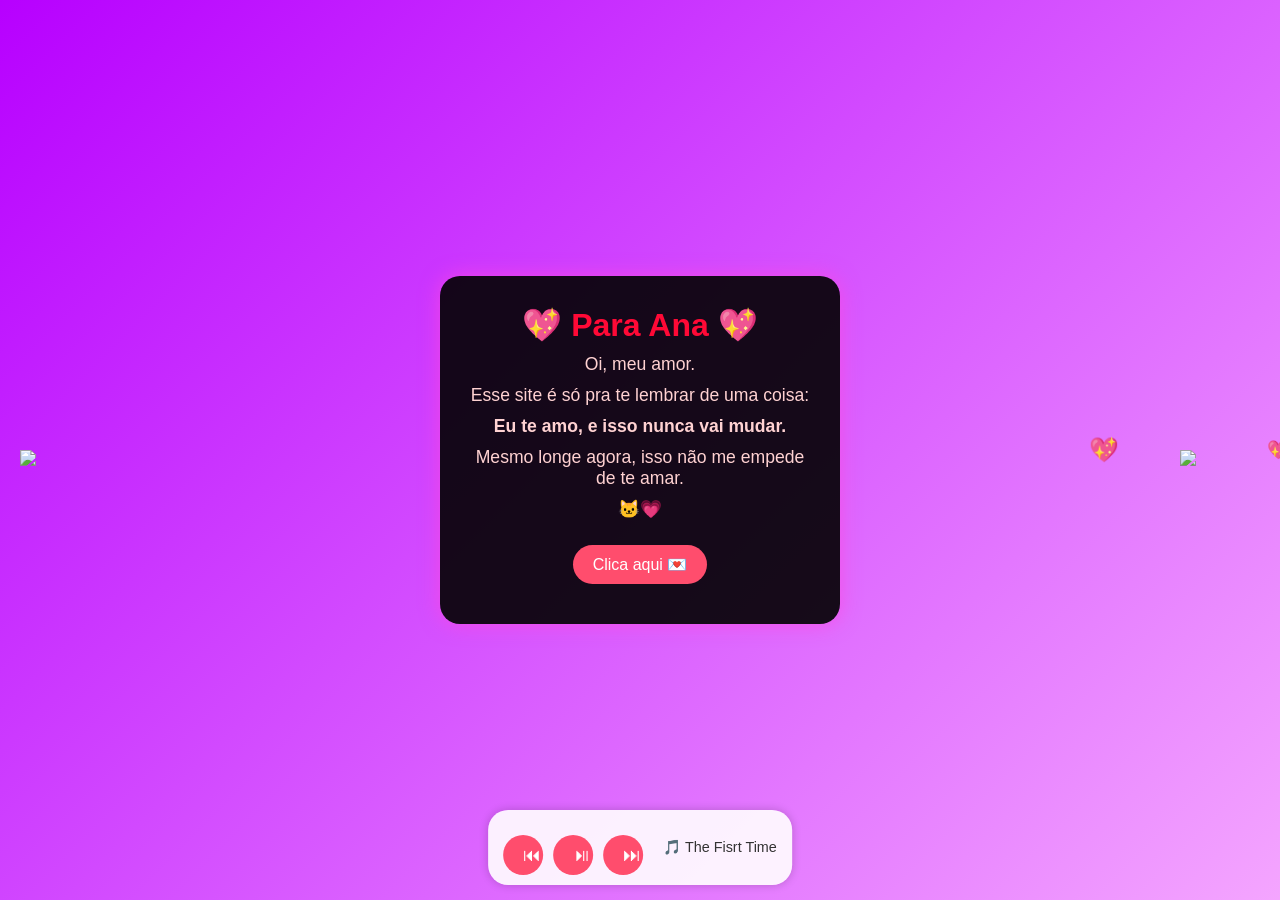
==== index.html @ 03220f08 "imagens" ====
<!DOCTYPE html>
<html lang="pt-BR">
<head>
    <meta charset="UTF-8">
    <meta name="viewport" content="width=device-width, initial-scale=1.0">
    <title>Para Ana 💖</title>
    <style>
        * {
            margin: 0;
            padding: 0;
            box-sizing: border-box;
            font-family: 'Segoe UI', sans-serif;
        }

        body {
            height: 100vh;
            background: linear-gradient(135deg, #b700ff, #f4a5ff);
            overflow: hidden;
            display: flex;
            align-items: center;
            justify-content: center;
        }

        .card {
            background: rgba(0, 0, 0, 0.9);
            padding: 30px;
            border-radius: 20px;
            width: 90%;
            max-width: 400px;
            text-align: center;
            box-shadow: 0 0 20px rgba(255, 69, 224, 0.74);
            animation: fadeIn 1.5s ease;
        }

        h1 {
            color: #ff0936;
            margin-bottom: 10px;
        }

        p {
            color: #ffd2d2;
            font-size: 1.1em;
            margin: 10px 0;
        }

        button {
            margin-top: 15px;
            padding: 10px 20px;
            border: none;
            border-radius: 20px;
            background: #ff4d6d;
            color: white;
            font-size: 1em;
            cursor: pointer;
            transition: 0.3s;
        }

        button:hover {
            transform: scale(1.05);
            background: #ff2e55;
        }

        .heart {
            position: absolute;
            color: #ff4d6d;
            font-size: 20px;
            animation: floatUp 5s linear infinite;
        }

        @keyframes floatUp {
            from {
                transform: translateY(0);
                opacity: 1;
            }
            to {
                transform: translateY(-100vh);
                opacity: 0;
            }
        }

        @keyframes fadeIn {
            from { opacity: 0; transform: scale(0.9); }
            to { opacity: 1; transform: scale(1); }
        }

        .cat {
            position: fixed;
            top: 50%;
            width: 80px;
            transform-origin: center;
            animation: swing 1s steps(2) infinite;
            user-select: none;
            pointer-events: none;
        }

        .left {
            left: 20px;
        }

        .right {
            right: 20px;
        }

        @keyframes swing {
            0% {
                transform: rotate(45deg);
            }
            50% {
                transform: rotate(-45deg);
            }
            100% {
                transform: rotate(45deg);
            }
        }

        .star {
            position: fixed;
            top: -10px;
            width: 4px;
            height: 16px;
            background: linear-gradient(white, transparent);
            opacity: 0.8;
            animation: fall 2.5s linear forwards;
            pointer-events: none;
        }

        @keyframes fall {
            from {
                transform: translate(0, 0);
                opacity: 1;
            }
            to {
                transform: translate(-300px, 600px);
                opacity: 0;
            }
        }

        .music-player {
            position: fixed;
            bottom: 15px;
            left: 50%;
            transform: translateX(-50%);
            background: rgba(255, 255, 255, 0.9);
            padding: 10px 15px;
            border-radius: 20px;
            display: flex;
            align-items: center;
            gap: 10px;
            box-shadow: 0 0 10px rgba(0,0,0,0.2);
            z-index: 999;
        }

        .music-player button {
            background: #ff4d6d;
            border: none;
            color: white;
            font-size: 18px;
            border-radius: 50%;
            width: 40px;
            height: 40px;
            cursor: pointer;
        }

        .music-player button:hover {
            background: #ff2e55;
        }

        #nomeMusica {
            font-size: 0.9em;
            color: #333;
            margin-left: 10px;
        }

    </style>
</head>
<body>
    <img src="https://i.pinimg.com/236x/b8/0a/c6/b80ac6d70d43789e2118f337b5a8b251.jpg" class="cat left">
    <img src="https://encrypted-tbn0.gstatic.com/images?q=tbn:ANd9GcTheRyKkGqknlEC8vvhH0QDximkD6VV3YTxCw&s" class="cat right">
    
    <div class="card">
        <h1>💖 Para Ana 💖</h1>
        <p>Oi, meu amor.</p>
        <p>Esse site é só pra te lembrar de uma coisa:</p>
        <p><strong>Eu te amo, e isso nunca vai mudar.</strong></p>
        <p>Mesmo longe agora, isso não me empede de te amar.</p>
        <p>🐱💗</p>

        <button onclick="mostrarMensagem()">Clica aqui 💌</button>

        <p id="mensagemExtra"></p>
    </div>

    <div class="music-player">
        <button onclick="voltarMusica()">⏮</button>
        <button onclick="playPause()">⏯</button>
        <button onclick="proximaMusica()">⏭</button>

        <p id="nomeMusica">🎵 Música romântica</p>
    </div>

    <audio id="audio"></audio>

    <script>
        const mensagens = [
            "Eu nunca vou te deixar, pois você já está no meu coração. 💕",
            "Você é a melhor parte do meu dia, me faz sorrir sempre que converso com você. 😁",
            "Meu coração é seu, e somente seu, não permito ninguém chegar perto além de você. 🥺",
            "Mesmo longe por enquanto, eu vou sempre te guardar no meu coração vida.",
            "Te amo mais do que tudo nesse mundo, não consigo me imaginar sem você. 💖",
            "Você é meu lugar seguro, onde eu me expresso sem ter medo de ser julgado, e que posso sempre confiar. 🥰",
            "Sinceramente só você me faz feliz, quando fala comigo fico sorrindo atoa. 🤗",
            "Quando nós tiver juntos não vou desgrudar do meu benzinho viu ksks. 🤭"
        ];

        function mostrarMensagem() {
            const msg = mensagens[Math.floor(Math.random() * mensagens.length)];
            document.getElementById("mensagemExtra").innerText = msg;
            criarCoracao();
        }

        function criarCoracao() {
            const heart = document.createElement("div");
            heart.classList.add("heart");
            heart.innerHTML = "💖";
            heart.style.left = Math.random() * 100 + "vw";
            heart.style.fontSize = (15 + Math.random() * 20) + "px";
            document.body.appendChild(heart);

            setTimeout(() => {
                heart.remove();
            }, 5000);
        }

        // Corações automáticos
        setInterval(criarCoracao, 400);

        function criarEstrela() {
            const star = document.createElement("div");
            star.classList.add("star");

            star.style.left = Math.random() * window.innerWidth + "px";
            star.style.animationDuration = (1 + Math.random() * 0.2) + "s";

            document.body.appendChild(star);

            setTimeout(() => {
                star.remove();
            }, 3000);
        }

        // cria estrelas continuamente
        setInterval(criarEstrela, 50);

        const musicas = [
            { nome: "The Fisrt Time", arquivo: "musica1.mp3" },
            { nome: "505", arquivo: "musica2.mp3" },
            { nome: "Her", arquivo: "musica3.mp3" },
            { nome: "Someone To You", arquivo: "musica4.mp3" }
        ];

        let musicaAtual = 0;
        const audio = document.getElementById("audio");
        const nomeMusica = document.getElementById("nomeMusica");

        function carregarMusica() {
            audio.src = musicas[musicaAtual].arquivo;
            nomeMusica.textContent = "🎵 " + musicas[musicaAtual].nome;
        }

        function playPause() {
            if (audio.paused) {
                audio.play();
            } else {
                audio.pause();
            }
        }

        function proximaMusica() {
            musicaAtual++;
            if (musicaAtual >= musicas.length) {
                musicaAtual = 0;
            }
            carregarMusica();
            audio.play();
        }

        function voltarMusica() {
            musicaAtual--;
            if (musicaAtual < 0) {
                musicaAtual = musicas.length - 1;
            }
            carregarMusica();
            audio.play();
        }

        // Carrega a primeira música
        carregarMusica();

            </script>

</body>
</html>
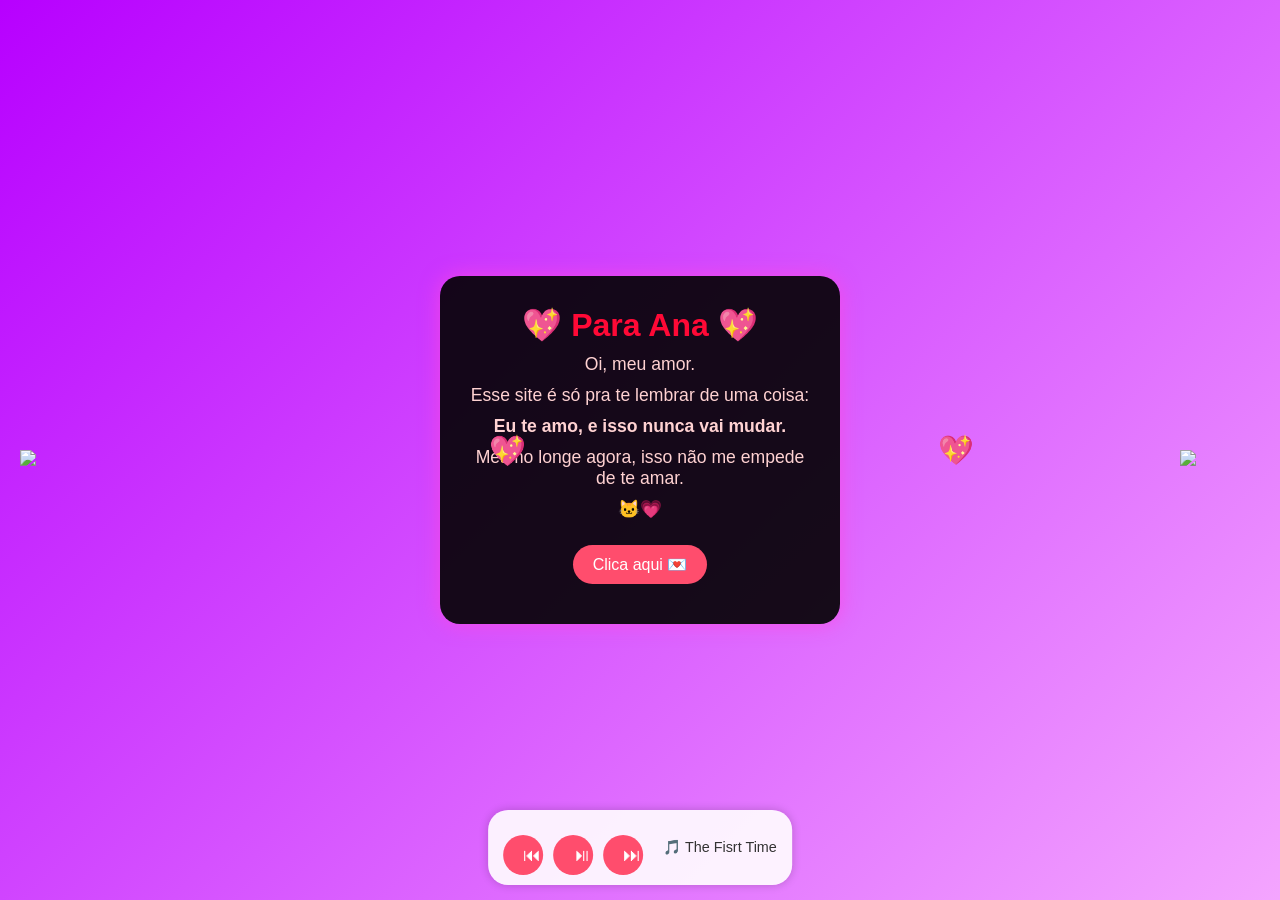
==== commit 78c178e8: "mini update" ====
--- a/index.html
+++ b/index.html
@@ -300,5 +300,3 @@
 
 </body>
 </html>
-
-
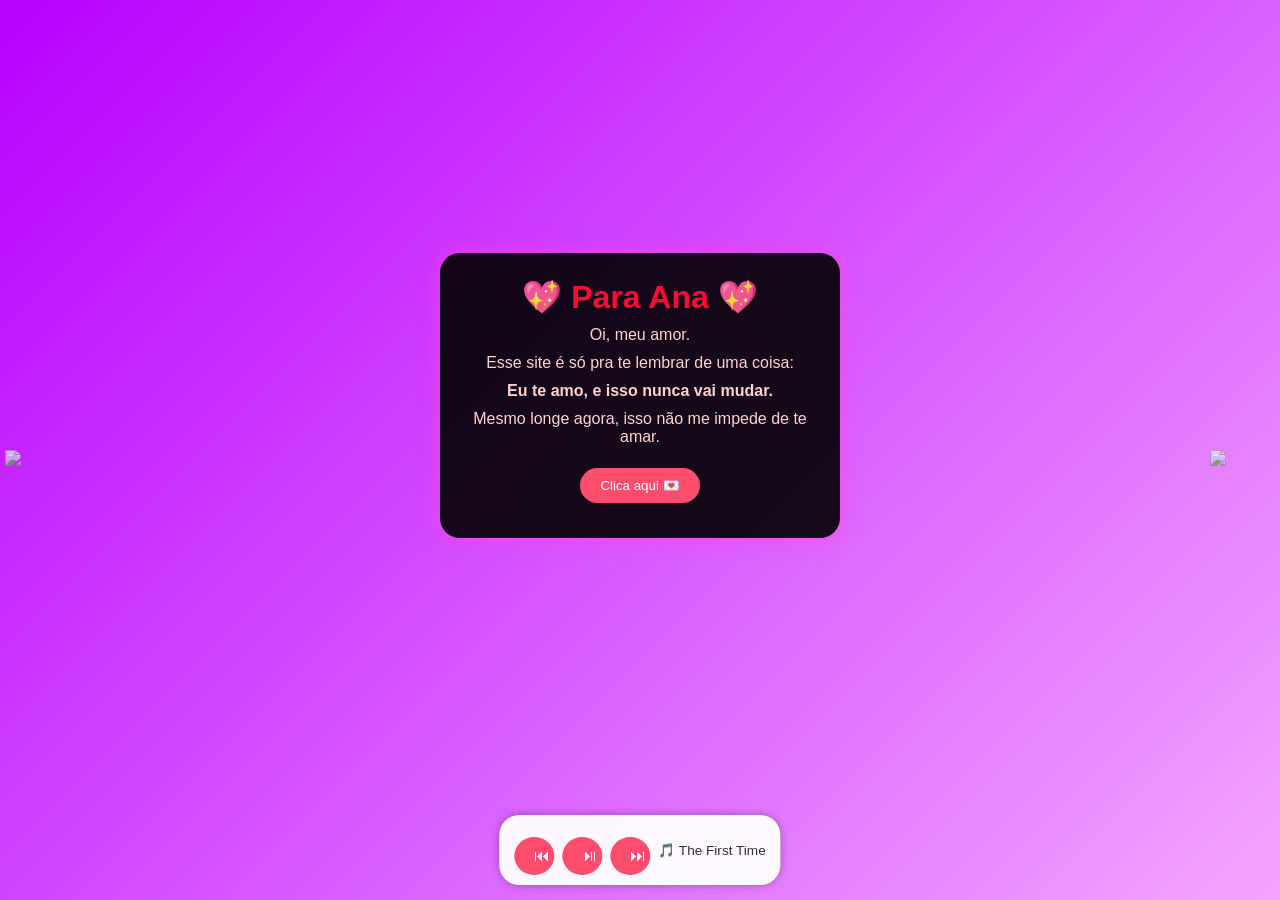
==== commit e05a4b1f: "correção de ajuste e sobreposição" ====
--- a/index.html
+++ b/index.html
@@ -1,302 +1,242 @@
 <!DOCTYPE html>
 <html lang="pt-BR">
 <head>
-    <meta charset="UTF-8">
-    <meta name="viewport" content="width=device-width, initial-scale=1.0">
-    <title>Para Ana 💖</title>
-    <style>
-        * {
-            margin: 0;
-            padding: 0;
-            box-sizing: border-box;
-            font-family: 'Segoe UI', sans-serif;
-        }
-
-        body {
-            height: 100vh;
-            background: linear-gradient(135deg, #b700ff, #f4a5ff);
-            overflow: hidden;
-            display: flex;
-            align-items: center;
-            justify-content: center;
-        }
-
-        .card {
-            background: rgba(0, 0, 0, 0.9);
-            padding: 30px;
-            border-radius: 20px;
-            width: 90%;
-            max-width: 400px;
-            text-align: center;
-            box-shadow: 0 0 20px rgba(255, 69, 224, 0.74);
-            animation: fadeIn 1.5s ease;
-        }
-
-        h1 {
-            color: #ff0936;
-            margin-bottom: 10px;
-        }
-
-        p {
-            color: #ffd2d2;
-            font-size: 1.1em;
-            margin: 10px 0;
-        }
-
-        button {
-            margin-top: 15px;
-            padding: 10px 20px;
-            border: none;
-            border-radius: 20px;
-            background: #ff4d6d;
-            color: white;
-            font-size: 1em;
-            cursor: pointer;
-            transition: 0.3s;
-        }
-
-        button:hover {
-            transform: scale(1.05);
-            background: #ff2e55;
-        }
-
-        .heart {
-            position: absolute;
-            color: #ff4d6d;
-            font-size: 20px;
-            animation: floatUp 5s linear infinite;
-        }
-
-        @keyframes floatUp {
-            from {
-                transform: translateY(0);
-                opacity: 1;
-            }
-            to {
-                transform: translateY(-100vh);
-                opacity: 0;
-            }
-        }
-
-        @keyframes fadeIn {
-            from { opacity: 0; transform: scale(0.9); }
-            to { opacity: 1; transform: scale(1); }
-        }
-
-        .cat {
-            position: fixed;
-            top: 50%;
-            width: 80px;
-            transform-origin: center;
-            animation: swing 1s steps(2) infinite;
-            user-select: none;
-            pointer-events: none;
-        }
-
-        .left {
-            left: 20px;
-        }
-
-        .right {
-            right: 20px;
-        }
-
-        @keyframes swing {
-            0% {
-                transform: rotate(45deg);
-            }
-            50% {
-                transform: rotate(-45deg);
-            }
-            100% {
-                transform: rotate(45deg);
-            }
-        }
-
-        .star {
-            position: fixed;
-            top: -10px;
-            width: 4px;
-            height: 16px;
-            background: linear-gradient(white, transparent);
-            opacity: 0.8;
-            animation: fall 2.5s linear forwards;
-            pointer-events: none;
-        }
-
-        @keyframes fall {
-            from {
-                transform: translate(0, 0);
-                opacity: 1;
-            }
-            to {
-                transform: translate(-300px, 600px);
-                opacity: 0;
-            }
-        }
-
-        .music-player {
-            position: fixed;
-            bottom: 15px;
-            left: 50%;
-            transform: translateX(-50%);
-            background: rgba(255, 255, 255, 0.9);
-            padding: 10px 15px;
-            border-radius: 20px;
-            display: flex;
-            align-items: center;
-            gap: 10px;
-            box-shadow: 0 0 10px rgba(0,0,0,0.2);
-            z-index: 999;
-        }
-
-        .music-player button {
-            background: #ff4d6d;
-            border: none;
-            color: white;
-            font-size: 18px;
-            border-radius: 50%;
-            width: 40px;
-            height: 40px;
-            cursor: pointer;
-        }
-
-        .music-player button:hover {
-            background: #ff2e55;
-        }
-
-        #nomeMusica {
-            font-size: 0.9em;
-            color: #333;
-            margin-left: 10px;
-        }
-
-    </style>
+<meta charset="UTF-8">
+<meta name="viewport" content="width=device-width, initial-scale=1.0">
+<title>Para Ana 💖</title>
+
+<style>
+* {
+    margin: 0;
+    padding: 0;
+    box-sizing: border-box;
+    font-family: 'Segoe UI', sans-serif;
+}
+
+body {
+    min-height: 100vh;
+    background: linear-gradient(135deg, #b700ff, #f4a5ff);
+    display: flex;
+    justify-content: center;
+    align-items: center;
+    overflow: hidden;
+    padding-bottom: 110px;
+}
+
+/* CARD */
+.card {
+    background: rgba(0, 0, 0, 0.9);
+    padding: 25px;
+    border-radius: 20px;
+    width: 90%;
+    max-width: 400px;
+    text-align: center;
+    box-shadow: 0 0 20px rgba(255, 69, 224, 0.7);
+    animation: fadeIn 1.2s ease;
+    z-index: 2;
+}
+
+h1 { color: #ff0936; }
+p { color: #ffd2d2; margin: 10px 0; }
+
+button {
+    margin-top: 12px;
+    padding: 10px 20px;
+    border: none;
+    border-radius: 20px;
+    background: #ff4d6d;
+    color: white;
+    cursor: pointer;
+}
+
+button:hover { background: #ff2e55; }
+
+/* GATOS */
+.cat {
+    position: fixed;
+    top: 50%;
+    width: 65px;
+    opacity: 0.7;
+    animation: swing 1s steps(2) infinite;
+    pointer-events: none;
+}
+
+.left { left: 5px; }
+.right { right: 5px; }
+
+@keyframes swing {
+    0% { transform: rotate(45deg); }
+    50% { transform: rotate(-45deg); }
+    100% { transform: rotate(45deg); }
+}
+
+/* CORAÇÕES */
+.heart {
+    position: fixed;
+    color: #ff4d6d;
+    font-size: 18px;
+    animation: subir 4s linear forwards;
+}
+
+@keyframes subir {
+    from { transform: translateY(0); opacity: 1; }
+    to { transform: translateY(-100vh); opacity: 0; }
+}
+
+/* ESTRELAS */
+.star {
+    position: fixed;
+    width: 3px;
+    height: 14px;
+    background: linear-gradient(white, transparent);
+    opacity: 0.7;
+    animation: cair 2.5s linear forwards;
+}
+
+@keyframes cair {
+    to {
+        transform: translate(-250px, 600px);
+        opacity: 0;
+    }
+}
+
+/* PLAYER */
+.music-player {
+    position: fixed;
+    bottom: 15px;
+    left: 50%;
+    transform: translateX(-50%);
+    background: rgba(255,255,255,0.95);
+    padding: 10px 15px;
+    border-radius: 20px;
+    display: flex;
+    align-items: center;
+    gap: 8px;
+    box-shadow: 0 0 10px rgba(0,0,0,0.3);
+    z-index: 5;
+    max-width: 95%;
+}
+
+.music-player button {
+    width: 38px;
+    height: 38px;
+    border-radius: 50%;
+    border: none;
+    background: #ff4d6d;
+    color: white;
+    font-size: 16px;
+}
+
+#nomeMusica {
+    font-size: 0.85em;
+    color: #333;
+}
+
+/* MOBILE */
+@media (max-width: 600px) {
+    .cat { width: 50px; opacity: 0.5; }
+    .card { padding: 20px; }
+    #nomeMusica { width: 100%; text-align: center; }
+}
+</style>
 </head>
+
 <body>
-    <img src="https://i.pinimg.com/236x/b8/0a/c6/b80ac6d70d43789e2118f337b5a8b251.jpg" class="cat left">
-    <img src="https://encrypted-tbn0.gstatic.com/images?q=tbn:ANd9GcTheRyKkGqknlEC8vvhH0QDximkD6VV3YTxCw&s" class="cat right">
-    
-    <div class="card">
-        <h1>💖 Para Ana 💖</h1>
-        <p>Oi, meu amor.</p>
-        <p>Esse site é só pra te lembrar de uma coisa:</p>
-        <p><strong>Eu te amo, e isso nunca vai mudar.</strong></p>
-        <p>Mesmo longe agora, isso não me empede de te amar.</p>
-        <p>🐱💗</p>
-
-        <button onclick="mostrarMensagem()">Clica aqui 💌</button>
-
-        <p id="mensagemExtra"></p>
-    </div>
-
-    <div class="music-player">
-        <button onclick="voltarMusica()">⏮</button>
-        <button onclick="playPause()">⏯</button>
-        <button onclick="proximaMusica()">⏭</button>
-
-        <p id="nomeMusica">🎵 Música romântica</p>
-    </div>
-
-    <audio id="audio"></audio>
-
-    <script>
-        const mensagens = [
-            "Eu nunca vou te deixar, pois você já está no meu coração. 💕",
-            "Você é a melhor parte do meu dia, me faz sorrir sempre que converso com você. 😁",
-            "Meu coração é seu, e somente seu, não permito ninguém chegar perto além de você. 🥺",
-            "Mesmo longe por enquanto, eu vou sempre te guardar no meu coração vida.",
-            "Te amo mais do que tudo nesse mundo, não consigo me imaginar sem você. 💖",
-            "Você é meu lugar seguro, onde eu me expresso sem ter medo de ser julgado, e que posso sempre confiar. 🥰",
-            "Sinceramente só você me faz feliz, quando fala comigo fico sorrindo atoa. 🤗",
-            "Quando nós tiver juntos não vou desgrudar do meu benzinho viu ksks. 🤭"
-        ];
-
-        function mostrarMensagem() {
-            const msg = mensagens[Math.floor(Math.random() * mensagens.length)];
-            document.getElementById("mensagemExtra").innerText = msg;
-            criarCoracao();
-        }
-
-        function criarCoracao() {
-            const heart = document.createElement("div");
-            heart.classList.add("heart");
-            heart.innerHTML = "💖";
-            heart.style.left = Math.random() * 100 + "vw";
-            heart.style.fontSize = (15 + Math.random() * 20) + "px";
-            document.body.appendChild(heart);
-
-            setTimeout(() => {
-                heart.remove();
-            }, 5000);
-        }
-
-        // Corações automáticos
-        setInterval(criarCoracao, 400);
-
-        function criarEstrela() {
-            const star = document.createElement("div");
-            star.classList.add("star");
-
-            star.style.left = Math.random() * window.innerWidth + "px";
-            star.style.animationDuration = (1 + Math.random() * 0.2) + "s";
-
-            document.body.appendChild(star);
-
-            setTimeout(() => {
-                star.remove();
-            }, 3000);
-        }
-
-        // cria estrelas continuamente
-        setInterval(criarEstrela, 50);
-
-        const musicas = [
-            { nome: "The Fisrt Time", arquivo: "musica1.mp3" },
-            { nome: "505", arquivo: "musica2.mp3" },
-            { nome: "Her", arquivo: "musica3.mp3" },
-            { nome: "Someone To You", arquivo: "musica4.mp3" }
-        ];
-
-        let musicaAtual = 0;
-        const audio = document.getElementById("audio");
-        const nomeMusica = document.getElementById("nomeMusica");
-
-        function carregarMusica() {
-            audio.src = musicas[musicaAtual].arquivo;
-            nomeMusica.textContent = "🎵 " + musicas[musicaAtual].nome;
-        }
-
-        function playPause() {
-            if (audio.paused) {
-                audio.play();
-            } else {
-                audio.pause();
-            }
-        }
-
-        function proximaMusica() {
-            musicaAtual++;
-            if (musicaAtual >= musicas.length) {
-                musicaAtual = 0;
-            }
-            carregarMusica();
-            audio.play();
-        }
-
-        function voltarMusica() {
-            musicaAtual--;
-            if (musicaAtual < 0) {
-                musicaAtual = musicas.length - 1;
-            }
-            carregarMusica();
-            audio.play();
-        }
-
-        // Carrega a primeira música
-        carregarMusica();
-
-            </script>
+
+<img src="https://i.pinimg.com/236x/b8/0a/c6/b80ac6d70d43789e2118f337b5a8b251.jpg" class="cat left">
+<img src="https://encrypted-tbn0.gstatic.com/images?q=tbn:ANd9GcTheRyKkGqknlEC8vvhH0QDximkD6VV3YTxCw&s" class="cat right">
+
+<div class="card">
+    <h1>💖 Para Ana 💖</h1>
+    <p>Oi, meu amor.</p>
+    <p>Esse site é só pra te lembrar de uma coisa:</p>
+    <p><strong>Eu te amo, e isso nunca vai mudar.</strong></p>
+    <p>Mesmo longe agora, isso não me impede de te amar.</p>
+
+    <button onclick="mostrarMensagem()">Clica aqui 💌</button>
+    <p id="mensagemExtra"></p>
+</div>
+
+<div class="music-player">
+    <button onclick="voltarMusica()">⏮</button>
+    <button onclick="playPause()">⏯</button>
+    <button onclick="proximaMusica()">⏭</button>
+    <p id="nomeMusica">🎵 Música romântica</p>
+</div>
+
+<audio id="audio"></audio>
+
+<script>
+const mensagens = [
+    "Eu nunca vou te deixar, pois você já está no meu coração. 💕",
+    "Você é a melhor parte do meu dia, me faz sorrir sempre que converso com você. 😁",
+    "Meu coração é seu, e somente seu, não permito ninguém chegar perto além de você. 🥺",
+    "Mesmo longe por enquanto, eu vou sempre te guardar no meu coração vida.",
+    "Te amo mais do que tudo nesse mundo, não consigo me imaginar sem você. 💖",
+    "Você é meu lugar seguro, onde eu me expresso sem ter medo de ser julgado, e que posso sempre confiar. 🥰",
+    "Sinceramente só você me faz feliz, quando fala comigo fico sorrindo atoa. 🤗",
+    "Quando nós tiver juntos não vou desgrudar do meu benzinho viu ksks. 🤭"
+];
+
+function mostrarMensagem() {
+    const msg = mensagens[Math.floor(Math.random() * mensagens.length)];
+    document.getElementById("mensagemExtra").innerText = msg;
+    criarCoracao();
+}
+
+function criarCoracao() {
+    const h = document.createElement("div");
+    h.className = "heart";
+    h.innerHTML = "💖";
+    h.style.left = Math.random() * 100 + "vw";
+    document.body.appendChild(h);
+    setTimeout(() => h.remove(), 4000);
+}
+
+/* estrelas leves */
+setInterval(() => {
+    const s = document.createElement("div");
+    s.className = "star";
+    s.style.left = Math.random() * window.innerWidth + "px";
+    document.body.appendChild(s);
+    setTimeout(() => s.remove(), 3000);
+}, 120);
+
+/* PLAYER */
+const musicas = [
+    { nome: "The First Time", arquivo: "musica1.mp3" },
+    { nome: "505", arquivo: "musica2.mp3" },
+    { nome: "Her", arquivo: "musica3.mp3" },
+    { nome: "Someone To You", arquivo: "musica4.mp3" }
+];
+
+let atual = 0;
+const audio = document.getElementById("audio");
+const nome = document.getElementById("nomeMusica");
+
+function carregar() {
+    audio.src = musicas[atual].arquivo;
+    nome.textContent = "🎵 " + musicas[atual].nome;
+}
+
+function playPause() {
+    audio.paused ? audio.play() : audio.pause();
+}
+
+function proximaMusica() {
+    atual = (atual + 1) % musicas.length;
+    carregar();
+    audio.play();
+}
+
+function voltarMusica() {
+    atual = (atual - 1 + musicas.length) % musicas.length;
+    carregar();
+    audio.play();
+}
+
+carregar();
+</script>
 
 </body>
 </html>
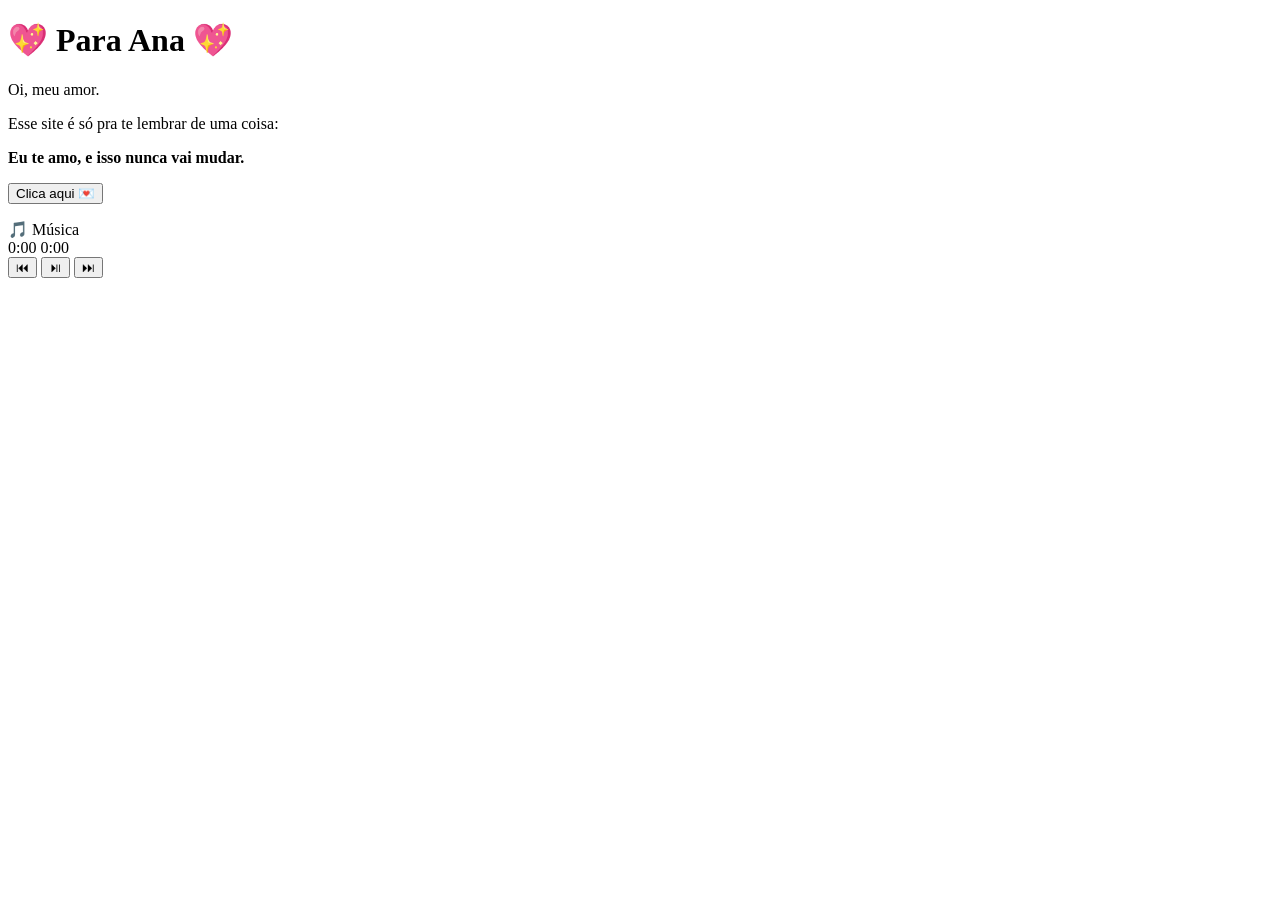
==== commit f4fa2679: "Remodelando site.." ====
--- a/index.html
+++ b/index.html
@@ -4,239 +4,48 @@
 <meta charset="UTF-8">
 <meta name="viewport" content="width=device-width, initial-scale=1.0">
 <title>Para Ana 💖</title>
-
-<style>
-* {
-    margin: 0;
-    padding: 0;
-    box-sizing: border-box;
-    font-family: 'Segoe UI', sans-serif;
-}
-
-body {
-    min-height: 100vh;
-    background: linear-gradient(135deg, #b700ff, #f4a5ff);
-    display: flex;
-    justify-content: center;
-    align-items: center;
-    overflow: hidden;
-    padding-bottom: 110px;
-}
-
-/* CARD */
-.card {
-    background: rgba(0, 0, 0, 0.9);
-    padding: 25px;
-    border-radius: 20px;
-    width: 90%;
-    max-width: 400px;
-    text-align: center;
-    box-shadow: 0 0 20px rgba(255, 69, 224, 0.7);
-    animation: fadeIn 1.2s ease;
-    z-index: 2;
-}
-
-h1 { color: #ff0936; }
-p { color: #ffd2d2; margin: 10px 0; }
-
-button {
-    margin-top: 12px;
-    padding: 10px 20px;
-    border: none;
-    border-radius: 20px;
-    background: #ff4d6d;
-    color: white;
-    cursor: pointer;
-}
-
-button:hover { background: #ff2e55; }
-
-/* GATOS */
-.cat {
-    position: fixed;
-    top: 50%;
-    width: 65px;
-    opacity: 0.7;
-    animation: swing 1s steps(2) infinite;
-    pointer-events: none;
-}
-
-.left { left: 5px; }
-.right { right: 5px; }
-
-@keyframes swing {
-    0% { transform: rotate(45deg); }
-    50% { transform: rotate(-45deg); }
-    100% { transform: rotate(45deg); }
-}
-
-/* CORAÇÕES */
-.heart {
-    position: fixed;
-    color: #ff4d6d;
-    font-size: 18px;
-    animation: subir 4s linear forwards;
-}
-
-@keyframes subir {
-    from { transform: translateY(0); opacity: 1; }
-    to { transform: translateY(-100vh); opacity: 0; }
-}
-
-/* ESTRELAS */
-.star {
-    position: fixed;
-    width: 3px;
-    height: 14px;
-    background: linear-gradient(white, transparent);
-    opacity: 0.7;
-    animation: cair 2.5s linear forwards;
-}
-
-@keyframes cair {
-    to {
-        transform: translate(-250px, 600px);
-        opacity: 0;
-    }
-}
-
-/* PLAYER */
-.music-player {
-    position: fixed;
-    bottom: 15px;
-    left: 50%;
-    transform: translateX(-50%);
-    background: rgba(255,255,255,0.95);
-    padding: 10px 15px;
-    border-radius: 20px;
-    display: flex;
-    align-items: center;
-    gap: 8px;
-    box-shadow: 0 0 10px rgba(0,0,0,0.3);
-    z-index: 5;
-    max-width: 95%;
-}
-
-.music-player button {
-    width: 38px;
-    height: 38px;
-    border-radius: 50%;
-    border: none;
-    background: #ff4d6d;
-    color: white;
-    font-size: 16px;
-}
-
-#nomeMusica {
-    font-size: 0.85em;
-    color: #333;
-}
-
-/* MOBILE */
-@media (max-width: 600px) {
-    .cat { width: 50px; opacity: 0.5; }
-    .card { padding: 20px; }
-    #nomeMusica { width: 100%; text-align: center; }
-}
+<link rel="stylesheet" href="style.css">
 </style>
 </head>
 
 <body>
-
-<img src="https://i.pinimg.com/236x/b8/0a/c6/b80ac6d70d43789e2118f337b5a8b251.jpg" class="cat left">
-<img src="https://encrypted-tbn0.gstatic.com/images?q=tbn:ANd9GcTheRyKkGqknlEC8vvhH0QDximkD6VV3YTxCw&s" class="cat right">
+<div class="background"></div>
+<div class="particles"></div>
 
 <div class="card">
     <h1>💖 Para Ana 💖</h1>
     <p>Oi, meu amor.</p>
     <p>Esse site é só pra te lembrar de uma coisa:</p>
     <p><strong>Eu te amo, e isso nunca vai mudar.</strong></p>
-    <p>Mesmo longe agora, isso não me impede de te amar.</p>
 
     <button onclick="mostrarMensagem()">Clica aqui 💌</button>
     <p id="mensagemExtra"></p>
 </div>
 
 <div class="music-player">
-    <button onclick="voltarMusica()">⏮</button>
-    <button onclick="playPause()">⏯</button>
-    <button onclick="proximaMusica()">⏭</button>
-    <p id="nomeMusica">🎵 Música romântica</p>
+    <div id="nomeMusica">🎵 Música</div>
+
+    <div class="progress-container" onclick="mudarTempo(event)">
+        <div class="progress-bar" id="progressBar"></div>
+    </div>
+
+    <div class="tempo">
+        <span id="tempoAtual">0:00</span>
+        <span id="tempoTotal">0:00</span>
+    </div>
+
+    <div class="controles">
+        <button onclick="voltar()">⏮</button>
+        <button onclick="playPause()">⏯</button>
+        <button onclick="proxima()">⏭</button>
+    </div>
 </div>
+
+
 
 <audio id="audio"></audio>
 
-<script>
-const mensagens = [
-    "Eu nunca vou te deixar, pois você já está no meu coração. 💕",
-    "Você é a melhor parte do meu dia, me faz sorrir sempre que converso com você. 😁",
-    "Meu coração é seu, e somente seu, não permito ninguém chegar perto além de você. 🥺",
-    "Mesmo longe por enquanto, eu vou sempre te guardar no meu coração vida.",
-    "Te amo mais do que tudo nesse mundo, não consigo me imaginar sem você. 💖",
-    "Você é meu lugar seguro, onde eu me expresso sem ter medo de ser julgado, e que posso sempre confiar. 🥰",
-    "Sinceramente só você me faz feliz, quando fala comigo fico sorrindo atoa. 🤗",
-    "Quando nós tiver juntos não vou desgrudar do meu benzinho viu ksks. 🤭"
-];
-
-function mostrarMensagem() {
-    const msg = mensagens[Math.floor(Math.random() * mensagens.length)];
-    document.getElementById("mensagemExtra").innerText = msg;
-    criarCoracao();
-}
-
-function criarCoracao() {
-    const h = document.createElement("div");
-    h.className = "heart";
-    h.innerHTML = "💖";
-    h.style.left = Math.random() * 100 + "vw";
-    document.body.appendChild(h);
-    setTimeout(() => h.remove(), 4000);
-}
-
-/* estrelas leves */
-setInterval(() => {
-    const s = document.createElement("div");
-    s.className = "star";
-    s.style.left = Math.random() * window.innerWidth + "px";
-    document.body.appendChild(s);
-    setTimeout(() => s.remove(), 3000);
-}, 120);
-
-/* PLAYER */
-const musicas = [
-    { nome: "The First Time", arquivo: "musica1.mp3" },
-    { nome: "505", arquivo: "musica2.mp3" },
-    { nome: "Her", arquivo: "musica3.mp3" },
-    { nome: "Someone To You", arquivo: "musica4.mp3" }
-];
-
-let atual = 0;
-const audio = document.getElementById("audio");
-const nome = document.getElementById("nomeMusica");
-
-function carregar() {
-    audio.src = musicas[atual].arquivo;
-    nome.textContent = "🎵 " + musicas[atual].nome;
-}
-
-function playPause() {
-    audio.paused ? audio.play() : audio.pause();
-}
-
-function proximaMusica() {
-    atual = (atual + 1) % musicas.length;
-    carregar();
-    audio.play();
-}
-
-function voltarMusica() {
-    atual = (atual - 1 + musicas.length) % musicas.length;
-    carregar();
-    audio.play();
-}
-
-carregar();
-</script>
+<script src="script.js"></script>
 
 </body>
 </html>
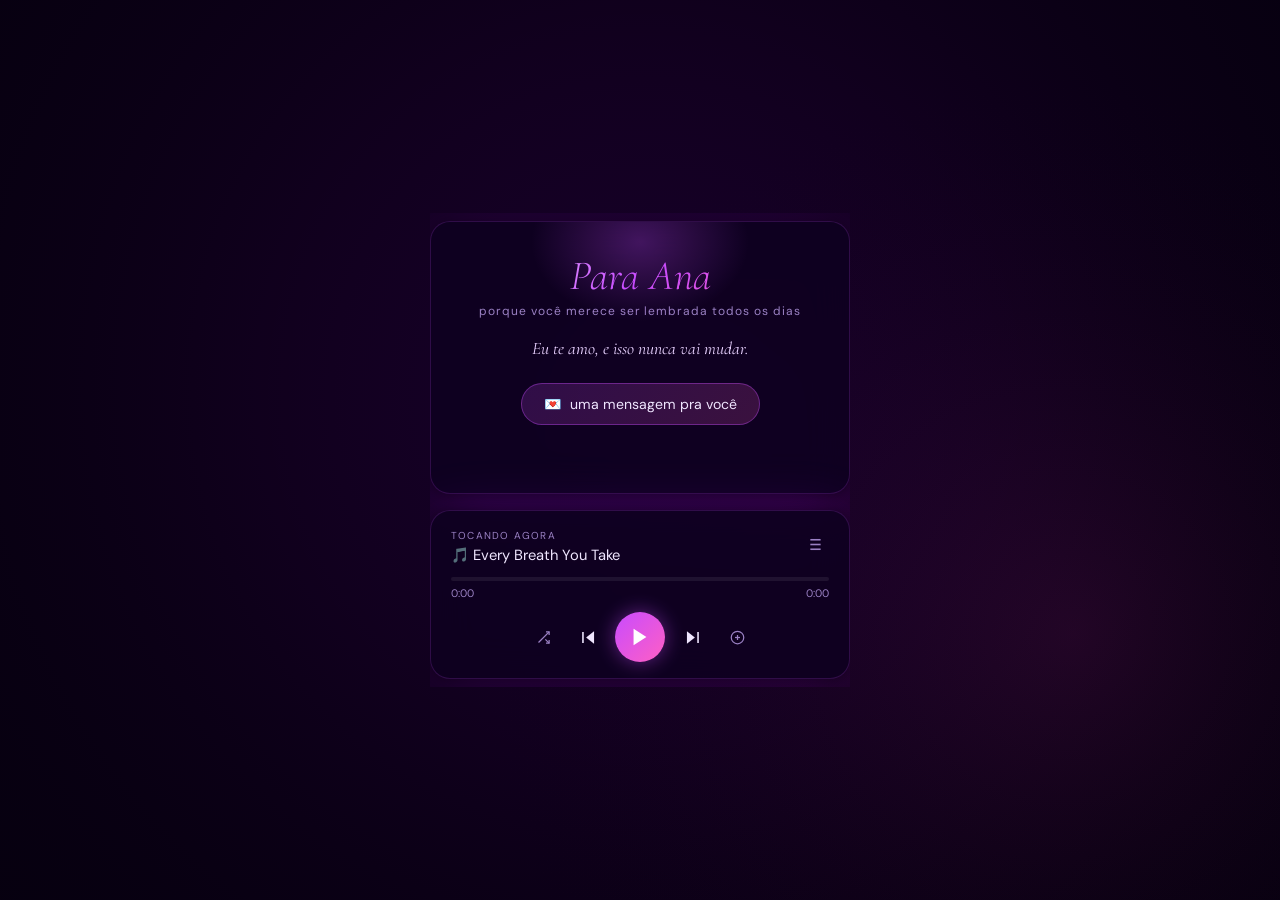
==== commit 6697ab42: "REMAKE DO MEU PRESENTE PRA MINHA NAMORADA" ====
--- a/index.html
+++ b/index.html
@@ -1,51 +1,172 @@
-<!DOCTYPE html>
-<html lang="pt-BR">
-<head>
-<meta charset="UTF-8">
-<meta name="viewport" content="width=device-width, initial-scale=1.0">
-<title>Para Ana 💖</title>
-<link rel="stylesheet" href="style.css">
-</style>
-</head>
-
-<body>
-<div class="background"></div>
-<div class="particles"></div>
-
-<div class="card">
-    <h1>💖 Para Ana 💖</h1>
-    <p>Oi, meu amor.</p>
-    <p>Esse site é só pra te lembrar de uma coisa:</p>
-    <p><strong>Eu te amo, e isso nunca vai mudar.</strong></p>
-
-    <button onclick="mostrarMensagem()">Clica aqui 💌</button>
-    <p id="mensagemExtra"></p>
-</div>
-
-<div class="music-player">
-    <div id="nomeMusica">🎵 Música</div>
-
-    <div class="progress-container" onclick="mudarTempo(event)">
-        <div class="progress-bar" id="progressBar"></div>
-    </div>
-
-    <div class="tempo">
-        <span id="tempoAtual">0:00</span>
-        <span id="tempoTotal">0:00</span>
-    </div>
-
-    <div class="controles">
-        <button onclick="voltar()">⏮</button>
-        <button onclick="playPause()">⏯</button>
-        <button onclick="proxima()">⏭</button>
-    </div>
-</div>
-
-
-
-<audio id="audio"></audio>
-
-<script src="script.js"></script>
-
-</body>
-</html>
+<!DOCTYPE html>
+<html lang="pt-BR">
+<head>
+<meta charset="UTF-8">
+<meta name="viewport" content="width=device-width, initial-scale=1.0">
+<title>Para Ana 💖</title>
+<link rel="preconnect" href="https://fonts.googleapis.com">
+<link rel="preconnect" href="https://fonts.gstatic.com" crossorigin>
+<link href="https://fonts.googleapis.com/css2?family=Cormorant+Garamond:ital,wght@0,300;0,400;1,300;1,400&family=DM+Sans:wght@300;400;500&display=swap" rel="stylesheet">
+<link rel="stylesheet" href="style.css">
+</head>
+<body>
+
+  <canvas id="bgCanvas"></canvas>
+  <div class="particles-container" id="particles"></div>
+
+  <main class="main-layout">
+
+    <!-- CARD PRINCIPAL -->
+    <div class="card">
+      <div class="card-glow"></div>
+      <h1>Para Ana</h1>
+      <p class="subtitle">porque você merece ser lembrada todos os dias</p>
+      <p class="message-text">Eu te amo, e isso nunca vai mudar.</p>
+      <button class="btn-love" onclick="mostrarMensagem()">
+        <span>💌</span>
+        <span>uma mensagem pra você</span>
+      </button>
+      <p id="mensagemExtra" class="mensagem-extra"></p>
+    </div>
+
+    <!-- CAIXA DE LETRA -->
+    <div class="letra-box" id="letraBox" style="display:none;">
+      <div class="letra-box-header">
+        <span class="letra-box-label">letra</span>
+        <span class="letra-box-nome" id="letraBoxNome"></span>
+      </div>
+      <div class="letra-scroll-container" id="letraScrollContainer">
+        <div class="letra-scroll-inner" id="letraScrollInner"></div>
+      </div>
+    </div>
+
+    <!-- PLAYER -->
+    <div class="player-card">
+      <div class="player-header">
+        <div class="now-playing-info">
+          <div class="now-playing-label">tocando agora</div>
+          <div id="nomeMusica" class="track-name">🎵 carregando...</div>
+        </div>
+        <button class="btn-icon-sm" onclick="togglePlaylist()" title="Playlist">
+          <svg width="19" height="19" viewBox="0 0 24 24" fill="none" stroke="currentColor" stroke-width="2">
+            <line x1="8" y1="6" x2="21" y2="6"/><line x1="8" y1="12" x2="21" y2="12"/>
+            <line x1="8" y1="18" x2="21" y2="18"/><line x1="3" y1="6" x2="3.01" y2="6"/>
+            <line x1="3" y1="12" x2="3.01" y2="12"/><line x1="3" y1="18" x2="3.01" y2="18"/>
+          </svg>
+        </button>
+      </div>
+
+      <div class="progress-container" onclick="mudarTempo(event)">
+        <div class="progress-bar" id="progressBar"></div>
+        <div class="progress-thumb" id="progressThumb"></div>
+      </div>
+      <div class="tempo">
+        <span id="tempoAtual">0:00</span>
+        <span id="tempoTotal">0:00</span>
+      </div>
+
+      <div class="controles">
+        <button class="ctrl-btn" onclick="toggleShuffle()" id="shuffleBtn" title="Aleatório">
+          <svg width="15" height="15" viewBox="0 0 24 24" fill="none" stroke="currentColor" stroke-width="2">
+            <polyline points="16 3 21 3 21 8"/><line x1="4" y1="20" x2="21" y2="3"/>
+            <polyline points="21 16 21 21 16 21"/><line x1="15" y1="15" x2="21" y2="21"/>
+          </svg>
+        </button>
+        <button class="ctrl-btn ctrl-main" onclick="voltar()">
+          <svg width="19" height="19" viewBox="0 0 24 24" fill="currentColor">
+            <polygon points="19 20 9 12 19 4 19 20"/>
+            <line x1="5" y1="19" x2="5" y2="5" stroke="currentColor" stroke-width="2"/>
+          </svg>
+        </button>
+        <button class="ctrl-btn ctrl-play" onclick="playPause()">
+          <svg id="playIcon" width="22" height="22" viewBox="0 0 24 24" fill="currentColor">
+            <polygon points="5 3 19 12 5 21 5 3"/>
+          </svg>
+        </button>
+        <button class="ctrl-btn ctrl-main" onclick="proxima()">
+          <svg width="19" height="19" viewBox="0 0 24 24" fill="currentColor">
+            <polygon points="5 4 15 12 5 20 5 4"/>
+            <line x1="19" y1="5" x2="19" y2="19" stroke="currentColor" stroke-width="2"/>
+          </svg>
+        </button>
+        <button class="ctrl-btn" onclick="abrirModal()" title="Adicionar música">
+          <svg width="15" height="15" viewBox="0 0 24 24" fill="none" stroke="currentColor" stroke-width="2">
+            <circle cx="12" cy="12" r="10"/>
+            <line x1="12" y1="8" x2="12" y2="16"/>
+            <line x1="8" y1="12" x2="16" y2="12"/>
+          </svg>
+        </button>
+      </div>
+    </div>
+
+  </main>
+
+  <!-- PLAYLIST SIDEBAR -->
+  <div class="overlay" id="overlay" onclick="togglePlaylist()"></div>
+  <aside class="sidebar" id="sidebar">
+    <div class="sidebar-header">
+      <h2>Playlist</h2>
+      <button class="btn-fechar" onclick="togglePlaylist()">✕</button>
+    </div>
+    <div class="sidebar-list" id="sidebarList"></div>
+    <div class="sidebar-footer">
+      <button class="btn-add" onclick="abrirModal()">
+        <svg width="15" height="15" viewBox="0 0 24 24" fill="none" stroke="currentColor" stroke-width="2">
+          <line x1="12" y1="5" x2="12" y2="19"/><line x1="5" y1="12" x2="19" y2="12"/>
+        </svg>
+        Adicionar música
+      </button>
+    </div>
+  </aside>
+
+  <!-- MODAL: ADICIONAR MÚSICA -->
+  <div class="overlay" id="modalOverlay" onclick="fecharModal()"></div>
+  <div class="modal" id="modal">
+    <div class="modal-header">
+      <h3>Adicionar Música</h3>
+      <button class="btn-fechar" onclick="fecharModal()">✕</button>
+    </div>
+    <div class="modal-tabs">
+      <button class="tab-btn active" id="tabUpload" onclick="trocarAba('upload')">Upload MP3</button>
+      <button class="tab-btn" id="tabLink" onclick="trocarAba('link')">Link direto</button>
+    </div>
+    <div class="tab-content" id="contentUpload">
+      <label class="upload-area" id="uploadArea">
+        <input type="file" accept=".mp3,audio/*" multiple id="fileInput" onchange="processarArquivos(this.files)">
+        <div style="font-size:2.2rem;">🎵</div>
+        <p>Clique ou arraste arquivos MP3</p>
+        <small>Vários de uma vez!</small>
+      </label>
+    </div>
+    <div class="tab-content hidden" id="contentLink">
+      <div class="input-group">
+        <label>Nome da música</label>
+        <input type="text" id="inputNome" placeholder="ex: Someone To You" class="inp">
+      </div>
+      <div class="input-group">
+        <label>Link do arquivo MP3</label>
+        <input type="text" id="inputLink" placeholder="https://..." class="inp">
+        <small class="hint">Link direto de MP3 (Google Drive, Dropbox...)</small>
+      </div>
+      <button class="btn-confirmar" onclick="adicionarPorLink()">Adicionar</button>
+    </div>
+  </div>
+
+  <!-- MODAL: EDITAR LETRA -->
+  <div class="overlay" id="letraOverlay" onclick="fecharLetraModal()"></div>
+  <div class="modal" id="letraModal">
+    <div class="modal-header">
+      <h3 id="letraModalNome">Letra</h3>
+      <button class="btn-fechar" onclick="fecharLetraModal()">✕</button>
+    </div>
+    <div style="padding: 0 24px 24px;">
+      <textarea class="letra-editor" id="letraTextarea" placeholder="Cole ou digite a letra aqui...&#10;&#10;Cada linha vira uma linha que rola na tela 🎵"></textarea>
+      <button class="btn-confirmar" onclick="salvarLetra()">Salvar letra</button>
+    </div>
+  </div>
+
+  <div class="toast" id="toast"></div>
+  <audio id="audio"></audio>
+  <script src="script.js"></script>
+</body>
+</html>
--- a/style.css
+++ b/style.css
@@ -0,0 +1,522 @@
+*, *::before, *::after { margin: 0; padding: 0; box-sizing: border-box; }
+
+:root {
+  --bg: #06000f;
+  --primary: #c84bff;
+  --primary-dim: rgba(200,75,255,0.2);
+  --accent: #ff5fc4;
+  --text: #f0e6ff;
+  --muted: #9b80c4;
+  --card: rgba(14,0,32,0.82);
+  --border: rgba(200,75,255,0.18);
+  --shadow: 0 8px 60px rgba(180,0,255,0.18), 0 2px 12px rgba(0,0,0,0.6);
+  --radius: 20px;
+  --radius-sm: 12px;
+  --font-d: 'Cormorant Garamond', Georgia, serif;
+  --font-b: 'DM Sans', sans-serif;
+  --ease: 0.25s cubic-bezier(0.4,0,0.2,1);
+}
+
+html, body { height: 100%; }
+
+body {
+  font-family: var(--font-b);
+  background: var(--bg);
+  color: var(--text);
+  min-height: 100vh;
+  display: flex;
+  justify-content: center;
+  align-items: center;
+  overflow: hidden;
+  padding: 20px 16px;
+}
+
+/* CANVAS */
+#bgCanvas {
+  position: fixed; inset: 0;
+  width: 100%; height: 100%;
+  z-index: 0; pointer-events: none;
+}
+
+/* PARTÍCULAS */
+.particles-container {
+  position: fixed; inset: 0;
+  z-index: 1; pointer-events: none; overflow: hidden;
+}
+.particle {
+  position: absolute; bottom: -10px;
+  width: 3px; height: 3px;
+  background: var(--primary); border-radius: 50%;
+  box-shadow: 0 0 8px var(--primary);
+  animation: floatUp var(--dur, 6s) linear forwards;
+  opacity: 0;
+}
+@keyframes floatUp {
+  0%   { transform: translateY(0); opacity: 0; }
+  10%  { opacity: 0.7; }
+  90%  { opacity: 0.3; }
+  100% { transform: translateY(-110vh); opacity: 0; }
+}
+
+/* CORAÇÕES */
+.heart {
+  position: fixed; font-size: 16px; pointer-events: none; z-index: 10;
+  filter: drop-shadow(0 0 6px #ff4df8);
+  animation: heartRise 4.5s ease-out forwards;
+}
+@keyframes heartRise {
+  0%   { transform: translateY(0) rotate(0deg); opacity: 1; }
+  100% { transform: translateY(-95vh) rotate(15deg); opacity: 0; }
+}
+
+/* LAYOUT */
+.main-layout {
+  position: relative; z-index: 2;
+  display: flex; flex-direction: column;
+  align-items: center; gap: 16px;
+  width: 100%; max-width: 420px;
+  max-height: 100vh;
+  overflow-y: auto;
+  padding: 8px 0;
+  scrollbar-width: none;
+}
+.main-layout::-webkit-scrollbar { display: none; }
+
+/* CARD PRINCIPAL */
+.card {
+  position: relative;
+  background: var(--card);
+  border: 1px solid var(--border);
+  border-radius: var(--radius);
+  padding: 32px 28px 28px;
+  width: 100%; text-align: center;
+  backdrop-filter: blur(20px);
+  box-shadow: var(--shadow);
+  overflow: hidden;
+  animation: fadeUp 0.7s cubic-bezier(0.16,1,0.3,1) both;
+}
+.card-glow {
+  position: absolute; top: -60px; left: 50%;
+  transform: translateX(-50%);
+  width: 220px; height: 160px;
+  background: radial-gradient(ellipse, rgba(200,75,255,0.28) 0%, transparent 70%);
+  pointer-events: none;
+}
+@keyframes fadeUp {
+  from { opacity: 0; transform: translateY(20px); }
+  to   { opacity: 1; transform: translateY(0); }
+}
+
+h1 {
+  font-family: var(--font-d);
+  font-size: 2.6rem; font-weight: 300; font-style: italic;
+  background: linear-gradient(135deg, #f0d6ff 0%, var(--primary) 50%, var(--accent) 100%);
+  -webkit-background-clip: text; -webkit-text-fill-color: transparent;
+  background-clip: text; margin-bottom: 4px; line-height: 1.1;
+}
+.subtitle {
+  font-size: 0.75rem; color: var(--muted);
+  letter-spacing: 0.08em; text-transform: lowercase; margin-bottom: 16px;
+}
+.message-text {
+  font-family: var(--font-d); font-size: 1.1rem; font-style: italic;
+  color: #e8d0ff; line-height: 1.6; margin-bottom: 20px;
+}
+
+.btn-love {
+  display: inline-flex; align-items: center; gap: 8px;
+  padding: 11px 22px; border: none; border-radius: 50px;
+  background: linear-gradient(135deg, rgba(200,75,255,0.18), rgba(255,95,196,0.18));
+  border: 1px solid rgba(200,75,255,0.38);
+  color: var(--text); font-family: var(--font-b);
+  font-size: 0.88rem; cursor: pointer; transition: var(--ease);
+}
+.btn-love:hover {
+  background: linear-gradient(135deg, rgba(200,75,255,0.32), rgba(255,95,196,0.32));
+  box-shadow: 0 0 20px rgba(200,75,255,0.28); transform: translateY(-1px);
+}
+.btn-love:active { transform: scale(0.97); }
+
+.mensagem-extra {
+  font-family: var(--font-d); font-style: italic; font-size: 1rem;
+  color: #f0d6ff; margin-top: 16px; min-height: 24px;
+  line-height: 1.5; transition: opacity 0.35s ease;
+}
+
+/* ==============================
+   CAIXA DE LETRA
+============================== */
+.letra-box {
+  width: 100%;
+  background: var(--card);
+  border: 1px solid var(--border);
+  border-radius: var(--radius);
+  backdrop-filter: blur(20px);
+  box-shadow: var(--shadow);
+  overflow: hidden;
+  animation: fadeUp 0.7s cubic-bezier(0.16,1,0.3,1) 0.05s both;
+}
+
+.letra-box-header {
+  display: flex; align-items: center; justify-content: space-between;
+  padding: 12px 18px 10px;
+  border-bottom: 1px solid var(--border);
+}
+.letra-box-label {
+  font-size: 0.65rem; letter-spacing: 0.12em;
+  text-transform: uppercase; color: var(--muted);
+}
+.letra-box-nome {
+  font-family: var(--font-d); font-style: italic;
+  font-size: 0.9rem; color: var(--text);
+  white-space: nowrap; overflow: hidden;
+  text-overflow: ellipsis; max-width: 220px;
+}
+
+/* Container com máscara de fade em cima e embaixo */
+.letra-scroll-container {
+  height: 120px;
+  overflow: hidden;
+  position: relative;
+  -webkit-mask-image: linear-gradient(
+    to bottom,
+    transparent 0%,
+    black 18%,
+    black 82%,
+    transparent 100%
+  );
+  mask-image: linear-gradient(
+    to bottom,
+    transparent 0%,
+    black 18%,
+    black 82%,
+    transparent 100%
+  );
+}
+
+.letra-scroll-inner {
+  display: flex;
+  flex-direction: column;
+  gap: 0;
+  padding: 60px 18px 60px; /* padding alto pra letra começar do meio */
+  will-change: transform;
+}
+
+.letra-linha {
+  font-family: var(--font-d);
+  font-size: 1rem;
+  font-weight: 300;
+  line-height: 1.85;
+  color: rgba(240, 214, 255, 0.5);
+  text-align: center;
+  transition: color 0.6s ease, transform 0.6s ease;
+  white-space: pre-wrap;
+  min-height: 1.85em;
+}
+
+.letra-linha.ativa {
+  color: #f0d6ff;
+  transform: scale(1.03);
+}
+
+/* ==============================
+   PLAYER
+============================== */
+.player-card {
+  width: 100%;
+  background: var(--card);
+  border: 1px solid var(--border);
+  border-radius: var(--radius);
+  padding: 18px 20px 16px;
+  backdrop-filter: blur(20px);
+  box-shadow: var(--shadow);
+  animation: fadeUp 0.7s cubic-bezier(0.16,1,0.3,1) 0.1s both;
+}
+
+.player-header {
+  display: flex; align-items: flex-start;
+  justify-content: space-between; margin-bottom: 12px;
+}
+.now-playing-label {
+  font-size: 0.63rem; letter-spacing: 0.12em;
+  text-transform: uppercase; color: var(--muted); margin-bottom: 3px;
+}
+.track-name {
+  font-size: 0.92rem; color: var(--text);
+  white-space: nowrap; overflow: hidden;
+  text-overflow: ellipsis; max-width: 250px;
+}
+
+.progress-container {
+  width: 100%; height: 4px;
+  background: rgba(255,255,255,0.07);
+  border-radius: 10px; cursor: pointer;
+  position: relative; margin: 8px 0 5px;
+  transition: height 0.2s;
+}
+.progress-container:hover { height: 6px; }
+.progress-bar {
+  height: 100%; width: 0%;
+  background: linear-gradient(90deg, var(--primary), var(--accent));
+  border-radius: 10px; transition: width 0.1s linear;
+}
+.progress-thumb {
+  position: absolute; top: 50%; left: 0%;
+  transform: translate(-50%, -50%) scale(0);
+  width: 12px; height: 12px; border-radius: 50%;
+  background: white; box-shadow: 0 0 8px rgba(200,75,255,0.8);
+  transition: transform 0.2s ease, left 0.1s linear;
+  pointer-events: none;
+}
+.progress-container:hover .progress-thumb { transform: translate(-50%,-50%) scale(1); }
+
+.tempo {
+  display: flex; justify-content: space-between;
+  font-size: 0.68rem; color: var(--muted); margin-bottom: 12px;
+}
+
+.controles {
+  display: flex; align-items: center;
+  justify-content: center; gap: 8px;
+}
+.ctrl-btn {
+  display: flex; align-items: center; justify-content: center;
+  width: 36px; height: 36px; border-radius: 50%; border: none;
+  background: transparent; color: var(--muted);
+  cursor: pointer; transition: var(--ease);
+}
+.ctrl-btn:hover { color: var(--text); background: rgba(255,255,255,0.06); }
+.ctrl-btn.active { color: var(--primary); }
+.ctrl-main { width: 38px; height: 38px; color: var(--text); }
+.ctrl-play {
+  width: 50px; height: 50px;
+  background: linear-gradient(135deg, var(--primary), var(--accent)) !important;
+  color: white !important;
+  box-shadow: 0 0 20px rgba(200,75,255,0.45);
+}
+.ctrl-play:hover { transform: scale(1.07); box-shadow: 0 0 28px rgba(200,75,255,0.65); }
+
+.btn-icon-sm {
+  background: none; border: none; color: var(--muted);
+  cursor: pointer; padding: 6px; border-radius: 8px;
+  display: flex; align-items: center; transition: var(--ease);
+}
+.btn-icon-sm:hover { color: var(--text); background: rgba(255,255,255,0.06); }
+
+/* ==============================
+   SIDEBAR PLAYLIST
+============================== */
+.overlay {
+  position: fixed; inset: 0;
+  background: rgba(0,0,0,0.5);
+  z-index: 50; opacity: 0; pointer-events: none;
+  transition: opacity 0.3s ease; backdrop-filter: blur(4px);
+}
+.overlay.show { opacity: 1; pointer-events: all; }
+
+.sidebar {
+  position: fixed; top: 0; right: 0; height: 100%;
+  width: min(380px, 90vw);
+  background: rgba(10,0,22,0.97);
+  border-left: 1px solid var(--border);
+  z-index: 51; display: flex; flex-direction: column;
+  transform: translateX(100%);
+  transition: transform 0.35s cubic-bezier(0.16,1,0.3,1);
+  backdrop-filter: blur(20px);
+}
+.sidebar.open { transform: translateX(0); }
+
+.sidebar-header {
+  display: flex; align-items: center;
+  justify-content: space-between;
+  padding: 22px 20px 14px;
+  border-bottom: 1px solid var(--border); flex-shrink: 0;
+}
+.sidebar-header h2 {
+  font-family: var(--font-d); font-size: 1.4rem;
+  font-weight: 300; font-style: italic;
+}
+
+.sidebar-list {
+  flex: 1; overflow-y: auto; padding: 8px 0;
+  scrollbar-width: thin;
+  scrollbar-color: var(--primary-dim) transparent;
+}
+
+.pl-item {
+  display: flex; align-items: center; gap: 10px;
+  padding: 9px 18px; cursor: pointer; transition: background 0.2s;
+}
+.pl-item:hover { background: rgba(200,75,255,0.07); }
+.pl-item.active { background: rgba(200,75,255,0.13); }
+.pl-item.active .pl-nome { color: var(--primary); }
+
+.pl-num {
+  font-size: 0.73rem; color: var(--muted);
+  width: 20px; text-align: center; flex-shrink: 0;
+}
+.pl-playing { width: 20px; text-align: center; flex-shrink: 0; }
+.pl-playing svg { animation: barsAnim 0.9s ease infinite alternate; }
+@keyframes barsAnim {
+  from { opacity: 0.4; transform: scaleY(0.7); }
+  to   { opacity: 1;   transform: scaleY(1); }
+}
+
+.pl-nome {
+  flex: 1; font-size: 0.88rem; color: var(--text);
+  white-space: nowrap; overflow: hidden; text-overflow: ellipsis;
+}
+
+.pl-actions { display: flex; gap: 2px; opacity: 0; transition: opacity 0.2s; flex-shrink: 0; }
+.pl-item:hover .pl-actions { opacity: 1; }
+
+.pl-btn {
+  background: none; border: none; color: var(--muted);
+  cursor: pointer; padding: 4px 5px; border-radius: 6px;
+  display: flex; align-items: center; transition: var(--ease);
+}
+.pl-btn:hover { color: var(--text); background: rgba(255,255,255,0.08); }
+.pl-btn.del:hover { color: #ff5555; }
+.pl-btn.has-letra svg { stroke: var(--primary); }
+
+.sidebar-footer {
+  padding: 14px 18px;
+  border-top: 1px solid var(--border); flex-shrink: 0;
+}
+.btn-add {
+  display: flex; align-items: center; gap: 8px;
+  width: 100%; padding: 10px 14px;
+  background: rgba(200,75,255,0.1);
+  border: 1px solid rgba(200,75,255,0.28);
+  border-radius: var(--radius-sm); color: var(--text);
+  font-family: var(--font-b); font-size: 0.86rem;
+  cursor: pointer; transition: var(--ease);
+}
+.btn-add:hover { background: rgba(200,75,255,0.2); border-color: var(--primary); }
+
+/* ==============================
+   MODAL
+============================== */
+.modal {
+  position: fixed; top: 50%; left: 50%;
+  transform: translate(-50%,-50%) scale(0.94);
+  width: min(420px, 92vw);
+  background: rgba(12,0,26,0.98);
+  border: 1px solid var(--border);
+  border-radius: var(--radius);
+  z-index: 101; opacity: 0; pointer-events: none;
+  transition: all 0.28s cubic-bezier(0.16,1,0.3,1);
+  overflow: hidden; backdrop-filter: blur(20px);
+  box-shadow: 0 24px 80px rgba(0,0,0,0.6), 0 0 40px rgba(200,75,255,0.12);
+}
+.modal.show { opacity: 1; pointer-events: all; transform: translate(-50%,-50%) scale(1); }
+
+.modal-header {
+  display: flex; align-items: center;
+  justify-content: space-between;
+  padding: 18px 22px 14px;
+  border-bottom: 1px solid var(--border);
+}
+.modal-header h3 {
+  font-family: var(--font-d); font-size: 1.2rem;
+  font-weight: 300; font-style: italic;
+}
+
+.btn-fechar {
+  background: none; border: none; color: var(--muted);
+  font-size: 1rem; cursor: pointer; padding: 4px 8px;
+  border-radius: 6px; transition: var(--ease);
+}
+.btn-fechar:hover { color: var(--text); background: rgba(255,255,255,0.06); }
+
+.modal-tabs { display: flex; border-bottom: 1px solid var(--border); }
+.tab-btn {
+  flex: 1; padding: 11px; background: none; border: none;
+  color: var(--muted); font-family: var(--font-b); font-size: 0.86rem;
+  cursor: pointer; transition: var(--ease);
+  border-bottom: 2px solid transparent; position: relative; bottom: -1px;
+}
+.tab-btn.active { color: var(--primary); border-bottom-color: var(--primary); }
+
+.tab-content { padding: 20px 22px 22px; }
+.tab-content.hidden { display: none; }
+
+.upload-area {
+  display: flex; flex-direction: column;
+  align-items: center; justify-content: center; gap: 8px;
+  padding: 28px 20px;
+  border: 2px dashed rgba(200,75,255,0.28);
+  border-radius: var(--radius-sm); cursor: pointer;
+  transition: var(--ease); text-align: center;
+}
+.upload-area:hover { border-color: var(--primary); background: rgba(200,75,255,0.05); }
+.upload-area input { display: none; }
+.upload-area p { font-size: 0.88rem; }
+.upload-area small { font-size: 0.76rem; color: var(--muted); }
+
+.input-group { margin-bottom: 14px; }
+.input-group label {
+  display: block; font-size: 0.75rem;
+  letter-spacing: 0.06em; text-transform: uppercase;
+  color: var(--muted); margin-bottom: 5px;
+}
+.inp {
+  width: 100%; padding: 9px 13px;
+  background: rgba(255,255,255,0.04);
+  border: 1px solid rgba(255,255,255,0.1);
+  border-radius: var(--radius-sm);
+  color: var(--text); font-family: var(--font-b);
+  font-size: 0.88rem; outline: none; transition: var(--ease);
+}
+.inp:focus { border-color: var(--primary); background: rgba(200,75,255,0.05); }
+.inp::placeholder { color: var(--muted); opacity: 0.6; }
+.hint { font-size: 0.73rem; color: var(--muted); margin-top: 4px; display: block; }
+
+.btn-confirmar {
+  width: 100%; padding: 11px; margin-top: 6px;
+  background: linear-gradient(135deg, var(--primary), var(--accent));
+  border: none; border-radius: var(--radius-sm);
+  color: white; font-family: var(--font-b); font-size: 0.9rem;
+  cursor: pointer; transition: var(--ease); font-weight: 500;
+}
+.btn-confirmar:hover { opacity: 0.88; transform: translateY(-1px); }
+
+/* EDITOR DE LETRA */
+.letra-editor {
+  width: 100%; min-height: 260px;
+  background: rgba(255,255,255,0.03);
+  border: 1px solid rgba(255,255,255,0.1);
+  border-radius: var(--radius-sm);
+  color: var(--text); font-family: var(--font-d);
+  font-size: 0.96rem; line-height: 1.8;
+  padding: 12px 14px; resize: vertical;
+  outline: none; margin-bottom: 14px;
+  transition: border-color 0.2s;
+}
+.letra-editor:focus { border-color: var(--primary); }
+
+/* TOAST */
+.toast {
+  position: fixed; bottom: 24px; left: 50%;
+  transform: translateX(-50%) translateY(16px);
+  background: rgba(18,0,36,0.96);
+  border: 1px solid var(--primary-dim);
+  color: var(--text); padding: 11px 22px;
+  border-radius: 50px; font-size: 0.86rem;
+  z-index: 200; opacity: 0; pointer-events: none;
+  transition: all 0.3s cubic-bezier(0.16,1,0.3,1);
+  backdrop-filter: blur(10px); white-space: nowrap;
+}
+.toast.show { opacity: 1; transform: translateX(-50%) translateY(0); }
+
+/* SCROLLBAR */
+::-webkit-scrollbar { width: 4px; }
+::-webkit-scrollbar-track { background: transparent; }
+::-webkit-scrollbar-thumb { background: var(--primary-dim); border-radius: 10px; }
+
+@media (max-width: 480px) {
+  body { padding: 12px 10px; }
+  .card { padding: 24px 18px 20px; }
+  h1 { font-size: 2.1rem; }
+  .track-name { max-width: 190px; }
+}
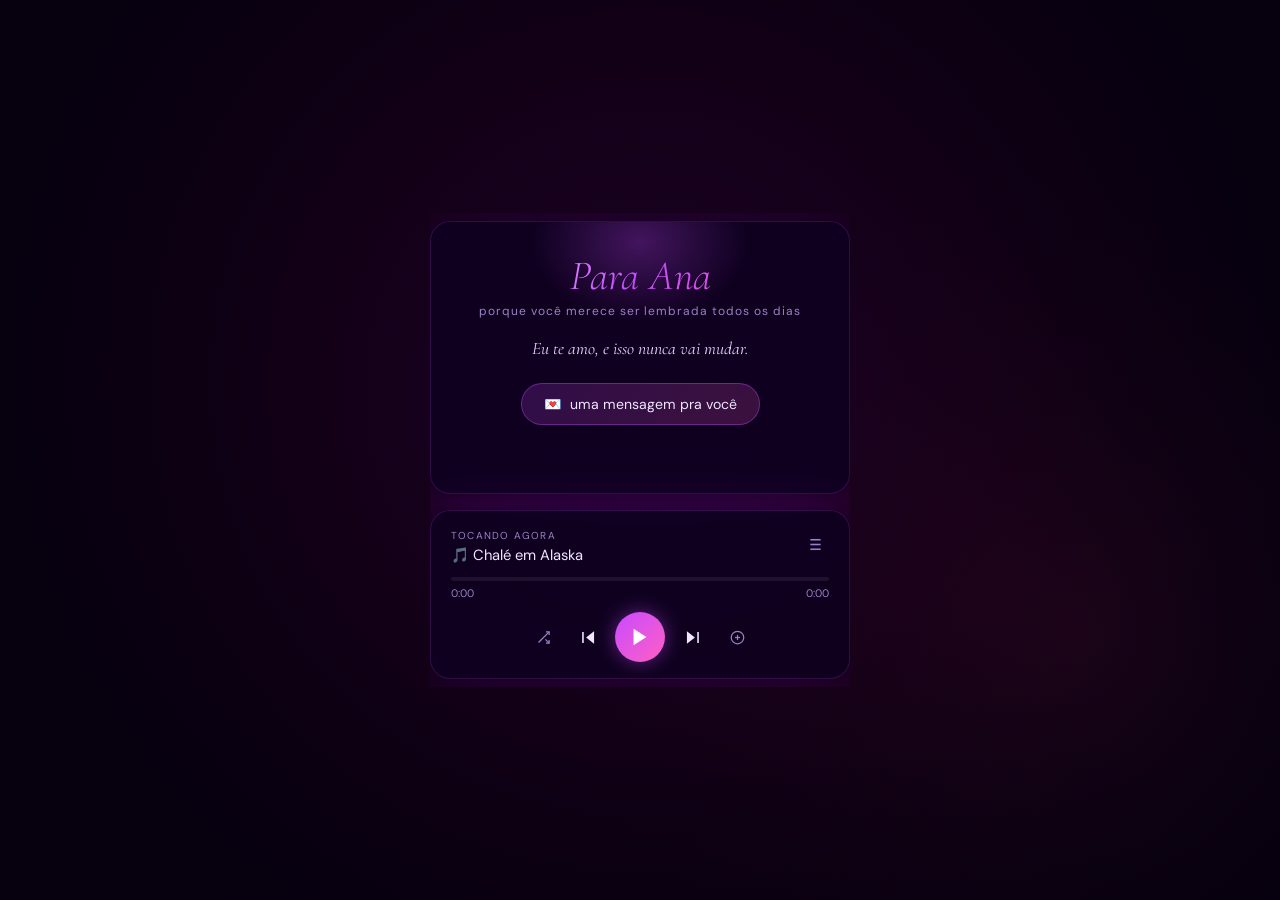
==== commit bf17ca34: "Adição de interação com música" ====
--- a/index.html
+++ b/index.html
@@ -165,6 +165,9 @@
     </div>
   </div>
 
+  <!-- VISUALIZADOR DE ONDA -->
+  <canvas id="waveCanvas"></canvas>
+
   <div class="toast" id="toast"></div>
   <audio id="audio"></audio>
   <script src="script.js"></script>
--- a/style.css
+++ b/style.css
@@ -509,6 +509,20 @@
 }
 .toast.show { opacity: 1; transform: translateX(-50%) translateY(0); }
 
+/* VISUALIZADOR DE ONDA */
+#waveCanvas {
+  position: fixed;
+  bottom: 0;
+  left: 0;
+  width: 100%;
+  height: 120px;
+  z-index: 1;
+  pointer-events: none;
+  opacity: 0;
+  transition: opacity 1s ease;
+}
+#waveCanvas.ativo { opacity: 1; }
+
 /* SCROLLBAR */
 ::-webkit-scrollbar { width: 4px; }
 ::-webkit-scrollbar-track { background: transparent; }
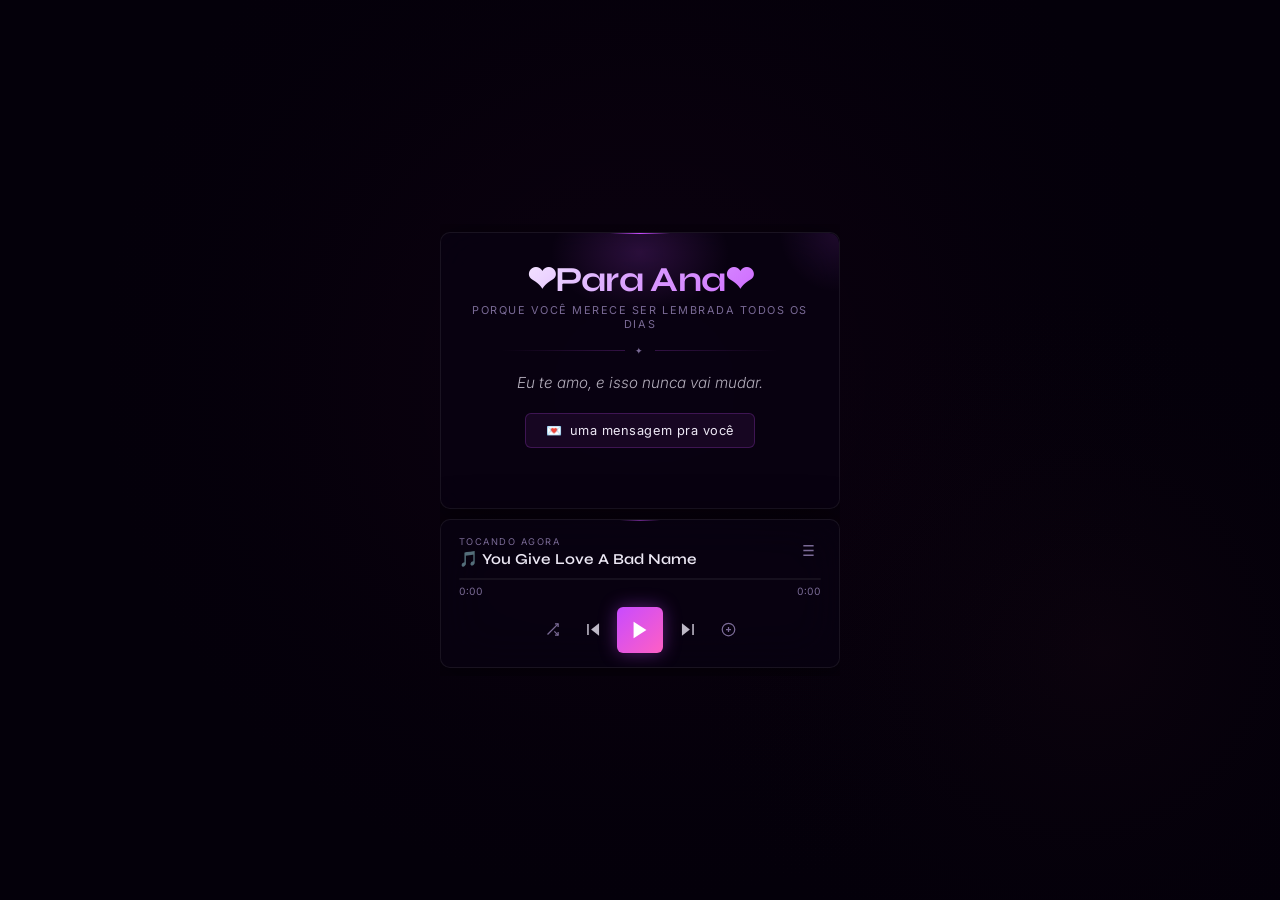
==== commit 8987d131: "melhora de visual" ====
--- a/index.html
+++ b/index.html
@@ -6,7 +6,7 @@
 <title>Para Ana 💖</title>
 <link rel="preconnect" href="https://fonts.googleapis.com">
 <link rel="preconnect" href="https://fonts.gstatic.com" crossorigin>
-<link href="https://fonts.googleapis.com/css2?family=Cormorant+Garamond:ital,wght@0,300;0,400;1,300;1,400&family=DM+Sans:wght@300;400;500&display=swap" rel="stylesheet">
+<link href="https://fonts.googleapis.com/css2?family=Syne:wght@400;500;600;700&family=Inter:wght@300;400;500&display=swap" rel="stylesheet">
 <link rel="stylesheet" href="style.css">
 </head>
 <body>
@@ -19,8 +19,9 @@
     <!-- CARD PRINCIPAL -->
     <div class="card">
       <div class="card-glow"></div>
-      <h1>Para Ana</h1>
+      <h1>❤Para Ana❤</h1>
       <p class="subtitle">porque você merece ser lembrada todos os dias</p>
+      <div class="card-divider"><span>✦</span></div>
       <p class="message-text">Eu te amo, e isso nunca vai mudar.</p>
       <button class="btn-love" onclick="mostrarMensagem()">
         <span>💌</span>
@@ -172,4 +173,4 @@
   <audio id="audio"></audio>
   <script src="script.js"></script>
 </body>
-</html>
+</html>
--- a/style.css
+++ b/style.css
@@ -1,20 +1,23 @@
 *, *::before, *::after { margin: 0; padding: 0; box-sizing: border-box; }
 
+@import url('https://fonts.googleapis.com/css2?family=Syne:wght@400;500;600;700&family=Inter:wght@300;400;500&display=swap');
+
 :root {
-  --bg: #06000f;
+  --bg: #04000a;
   --primary: #c84bff;
-  --primary-dim: rgba(200,75,255,0.2);
+  --primary-dim: rgba(200,75,255,0.15);
   --accent: #ff5fc4;
-  --text: #f0e6ff;
-  --muted: #9b80c4;
-  --card: rgba(14,0,32,0.82);
-  --border: rgba(200,75,255,0.18);
-  --shadow: 0 8px 60px rgba(180,0,255,0.18), 0 2px 12px rgba(0,0,0,0.6);
-  --radius: 20px;
-  --radius-sm: 12px;
-  --font-d: 'Cormorant Garamond', Georgia, serif;
-  --font-b: 'DM Sans', sans-serif;
-  --ease: 0.25s cubic-bezier(0.4,0,0.2,1);
+  --text: #ede8f5;
+  --muted: #7a6a96;
+  --card: rgba(8,2,18,0.75);
+  --border: rgba(255,255,255,0.07);
+  --border-accent: rgba(200,75,255,0.22);
+  --shadow: 0 4px 40px rgba(0,0,0,0.5);
+  --radius: 10px;
+  --radius-sm: 6px;
+  --font-d: 'Syne', sans-serif;
+  --font-b: 'Inter', sans-serif;
+  --ease: 0.2s cubic-bezier(0.4,0,0.2,1);
 }
 
 html, body { height: 100%; }
@@ -45,23 +48,23 @@
 }
 .particle {
   position: absolute; bottom: -10px;
-  width: 3px; height: 3px;
+  width: 2px; height: 2px;
   background: var(--primary); border-radius: 50%;
-  box-shadow: 0 0 8px var(--primary);
+  box-shadow: 0 0 6px var(--primary);
   animation: floatUp var(--dur, 6s) linear forwards;
   opacity: 0;
 }
 @keyframes floatUp {
   0%   { transform: translateY(0); opacity: 0; }
-  10%  { opacity: 0.7; }
-  90%  { opacity: 0.3; }
+  10%  { opacity: 0.6; }
+  90%  { opacity: 0.2; }
   100% { transform: translateY(-110vh); opacity: 0; }
 }
 
 /* CORAÇÕES */
 .heart {
-  position: fixed; font-size: 16px; pointer-events: none; z-index: 10;
-  filter: drop-shadow(0 0 6px #ff4df8);
+  position: fixed; font-size: 14px; pointer-events: none; z-index: 10;
+  filter: drop-shadow(0 0 5px #ff4df8);
   animation: heartRise 4.5s ease-out forwards;
 }
 @keyframes heartRise {
@@ -73,8 +76,8 @@
 .main-layout {
   position: relative; z-index: 2;
   display: flex; flex-direction: column;
-  align-items: center; gap: 16px;
-  width: 100%; max-width: 420px;
+  align-items: center; gap: 10px;
+  width: 100%; max-width: 400px;
   max-height: 100vh;
   overflow-y: auto;
   padding: 8px 0;
@@ -82,65 +85,114 @@
 }
 .main-layout::-webkit-scrollbar { display: none; }
 
-/* CARD PRINCIPAL */
+@keyframes fadeUp {
+  from { opacity: 0; transform: translateY(16px); }
+  to   { opacity: 1; transform: translateY(0); }
+}
+
+/* ==============================
+   CARD PRINCIPAL
+============================== */
 .card {
   position: relative;
   background: var(--card);
   border: 1px solid var(--border);
   border-radius: var(--radius);
-  padding: 32px 28px 28px;
+  padding: 28px 26px 24px;
   width: 100%; text-align: center;
-  backdrop-filter: blur(20px);
+  backdrop-filter: blur(24px);
   box-shadow: var(--shadow);
   overflow: hidden;
-  animation: fadeUp 0.7s cubic-bezier(0.16,1,0.3,1) both;
-}
+  animation: fadeUp 0.6s cubic-bezier(0.16,1,0.3,1) both;
+}
+
+/* Linha decorativa no topo */
+.card::before {
+  content: '';
+  position: absolute;
+  top: 0; left: 50%;
+  transform: translateX(-50%);
+  width: 60px; height: 1px;
+  background: linear-gradient(90deg, transparent, var(--primary), transparent);
+}
+
+/* Canto decorativo */
+.card::after {
+  content: '';
+  position: absolute;
+  top: 0; right: 0;
+  width: 60px; height: 60px;
+  background: radial-gradient(circle at top right, rgba(200,75,255,0.12), transparent 70%);
+  border-radius: 0 var(--radius) 0 0;
+}
+
 .card-glow {
-  position: absolute; top: -60px; left: 50%;
+  position: absolute; top: -40px; left: 50%;
   transform: translateX(-50%);
-  width: 220px; height: 160px;
-  background: radial-gradient(ellipse, rgba(200,75,255,0.28) 0%, transparent 70%);
+  width: 180px; height: 120px;
+  background: radial-gradient(ellipse, rgba(200,75,255,0.18) 0%, transparent 70%);
   pointer-events: none;
-}
-@keyframes fadeUp {
-  from { opacity: 0; transform: translateY(20px); }
-  to   { opacity: 1; transform: translateY(0); }
 }
 
 h1 {
   font-family: var(--font-d);
-  font-size: 2.6rem; font-weight: 300; font-style: italic;
-  background: linear-gradient(135deg, #f0d6ff 0%, var(--primary) 50%, var(--accent) 100%);
+  font-size: 2.2rem; font-weight: 700; letter-spacing: -0.02em;
+  background: linear-gradient(135deg, #ffffff 0%, #e0b8ff 40%, var(--primary) 100%);
   -webkit-background-clip: text; -webkit-text-fill-color: transparent;
-  background-clip: text; margin-bottom: 4px; line-height: 1.1;
-}
+  background-clip: text; margin-bottom: 3px; line-height: 1.1;
+}
+
 .subtitle {
-  font-size: 0.75rem; color: var(--muted);
-  letter-spacing: 0.08em; text-transform: lowercase; margin-bottom: 16px;
-}
+  font-size: 0.68rem; color: var(--muted);
+  letter-spacing: 0.14em; text-transform: uppercase;
+  margin-bottom: 14px; font-weight: 400;
+}
+
+/* Divisor decorativo */
+.card-divider {
+  display: flex; align-items: center; gap: 10px;
+  margin: 0 auto 14px; width: 80%;
+}
+.card-divider::before,
+.card-divider::after {
+  content: ''; flex: 1; height: 1px;
+  background: linear-gradient(90deg, transparent, var(--border-accent));
+}
+.card-divider::after {
+  background: linear-gradient(90deg, var(--border-accent), transparent);
+}
+.card-divider span {
+  font-size: 0.55rem; letter-spacing: 0.2em;
+  text-transform: uppercase; color: var(--muted); white-space: nowrap;
+}
+
 .message-text {
-  font-family: var(--font-d); font-size: 1.1rem; font-style: italic;
-  color: #e8d0ff; line-height: 1.6; margin-bottom: 20px;
+  font-family: var(--font-b); font-size: 0.95rem; font-weight: 300;
+  color: rgba(237,232,245,0.75); line-height: 1.65; margin-bottom: 18px;
+  font-style: italic;
 }
 
 .btn-love {
-  display: inline-flex; align-items: center; gap: 8px;
-  padding: 11px 22px; border: none; border-radius: 50px;
-  background: linear-gradient(135deg, rgba(200,75,255,0.18), rgba(255,95,196,0.18));
-  border: 1px solid rgba(200,75,255,0.38);
+  display: inline-flex; align-items: center; gap: 7px;
+  padding: 9px 20px; border: none; border-radius: var(--radius-sm);
+  background: rgba(200,75,255,0.08);
+  border: 1px solid var(--border-accent);
   color: var(--text); font-family: var(--font-b);
-  font-size: 0.88rem; cursor: pointer; transition: var(--ease);
+  font-size: 0.8rem; font-weight: 400;
+  letter-spacing: 0.04em;
+  cursor: pointer; transition: var(--ease);
 }
 .btn-love:hover {
-  background: linear-gradient(135deg, rgba(200,75,255,0.32), rgba(255,95,196,0.32));
-  box-shadow: 0 0 20px rgba(200,75,255,0.28); transform: translateY(-1px);
-}
-.btn-love:active { transform: scale(0.97); }
+  background: rgba(200,75,255,0.16);
+  border-color: rgba(200,75,255,0.4);
+}
+.btn-love:active { transform: scale(0.98); }
 
 .mensagem-extra {
-  font-family: var(--font-d); font-style: italic; font-size: 1rem;
-  color: #f0d6ff; margin-top: 16px; min-height: 24px;
-  line-height: 1.5; transition: opacity 0.35s ease;
+  font-family: var(--font-b); font-style: italic; font-size: 0.9rem;
+  font-weight: 300;
+  color: rgba(237,232,245,0.65); margin-top: 14px; min-height: 22px;
+  line-height: 1.6; transition: opacity 0.35s ease;
 }
 
 /* ==============================
@@ -151,72 +203,48 @@
   background: var(--card);
   border: 1px solid var(--border);
   border-radius: var(--radius);
-  backdrop-filter: blur(20px);
+  backdrop-filter: blur(24px);
   box-shadow: var(--shadow);
   overflow: hidden;
-  animation: fadeUp 0.7s cubic-bezier(0.16,1,0.3,1) 0.05s both;
+  animation: fadeUp 0.6s cubic-bezier(0.16,1,0.3,1) 0.05s both;
 }
 
 .letra-box-header {
   display: flex; align-items: center; justify-content: space-between;
-  padding: 12px 18px 10px;
+  padding: 10px 16px 9px;
   border-bottom: 1px solid var(--border);
 }
 .letra-box-label {
-  font-size: 0.65rem; letter-spacing: 0.12em;
+  font-size: 0.6rem; letter-spacing: 0.16em;
   text-transform: uppercase; color: var(--muted);
 }
 .letra-box-nome {
-  font-family: var(--font-d); font-style: italic;
-  font-size: 0.9rem; color: var(--text);
+  font-family: var(--font-d); font-weight: 600;
+  font-size: 0.82rem; color: var(--text);
   white-space: nowrap; overflow: hidden;
-  text-overflow: ellipsis; max-width: 220px;
-}
-
-/* Container com máscara de fade em cima e embaixo */
+  text-overflow: ellipsis; max-width: 200px;
+}
+
 .letra-scroll-container {
-  height: 120px;
-  overflow: hidden;
-  position: relative;
-  -webkit-mask-image: linear-gradient(
-    to bottom,
-    transparent 0%,
-    black 18%,
-    black 82%,
-    transparent 100%
-  );
-  mask-image: linear-gradient(
-    to bottom,
-    transparent 0%,
-    black 18%,
-    black 82%,
-    transparent 100%
-  );
+  height: 120px; overflow: hidden; position: relative;
+  -webkit-mask-image: linear-gradient(to bottom, transparent 0%, black 18%, black 82%, transparent 100%);
+  mask-image: linear-gradient(to bottom, transparent 0%, black 18%, black 82%, transparent 100%);
 }
 
 .letra-scroll-inner {
-  display: flex;
-  flex-direction: column;
-  gap: 0;
-  padding: 60px 18px 60px; /* padding alto pra letra começar do meio */
-  will-change: transform;
+  display: flex; flex-direction: column; gap: 0;
+  padding: 60px 18px 60px; will-change: transform;
 }
 
 .letra-linha {
-  font-family: var(--font-d);
-  font-size: 1rem;
-  font-weight: 300;
-  line-height: 1.85;
-  color: rgba(240, 214, 255, 0.5);
-  text-align: center;
-  transition: color 0.6s ease, transform 0.6s ease;
-  white-space: pre-wrap;
-  min-height: 1.85em;
-}
-
+  font-family: var(--font-b); font-size: 0.9rem; font-weight: 300;
+  line-height: 1.85; color: rgba(237,232,245,0.35);
+  text-align: center; transition: color 0.5s ease, transform 0.5s ease;
+  white-space: pre-wrap; min-height: 1.85em;
+}
 .letra-linha.ativa {
-  color: #f0d6ff;
-  transform: scale(1.03);
+  color: rgba(237,232,245,0.9);
+  transform: scale(1.02);
 }
 
 /* ==============================
@@ -227,310 +255,322 @@
   background: var(--card);
   border: 1px solid var(--border);
   border-radius: var(--radius);
-  padding: 18px 20px 16px;
-  backdrop-filter: blur(20px);
+  padding: 16px 18px 14px;
+  backdrop-filter: blur(24px);
   box-shadow: var(--shadow);
-  animation: fadeUp 0.7s cubic-bezier(0.16,1,0.3,1) 0.1s both;
+  animation: fadeUp 0.6s cubic-bezier(0.16,1,0.3,1) 0.1s both;
+  position: relative; overflow: hidden;
+}
+
+/* Linha no topo do player igual ao card */
+.player-card::before {
+  content: '';
+  position: absolute;
+  top: 0; left: 50%;
+  transform: translateX(-50%);
+  width: 40px; height: 1px;
+  background: linear-gradient(90deg, transparent, rgba(200,75,255,0.5), transparent);
 }
 
 .player-header {
   display: flex; align-items: flex-start;
-  justify-content: space-between; margin-bottom: 12px;
+  justify-content: space-between; margin-bottom: 10px;
 }
 .now-playing-label {
-  font-size: 0.63rem; letter-spacing: 0.12em;
+  font-size: 0.58rem; letter-spacing: 0.16em;
   text-transform: uppercase; color: var(--muted); margin-bottom: 3px;
 }
 .track-name {
-  font-size: 0.92rem; color: var(--text);
-  white-space: nowrap; overflow: hidden;
-  text-overflow: ellipsis; max-width: 250px;
+  font-family: var(--font-d); font-size: 0.95rem; font-weight: 600;
+  color: var(--text); white-space: nowrap;
+  overflow: hidden; text-overflow: ellipsis; max-width: 240px;
 }
 
 .progress-container {
-  width: 100%; height: 4px;
-  background: rgba(255,255,255,0.07);
-  border-radius: 10px; cursor: pointer;
+  width: 100%; height: 2px;
+  background: rgba(255,255,255,0.06);
+  border-radius: 2px; cursor: pointer;
   position: relative; margin: 8px 0 5px;
-  transition: height 0.2s;
-}
-.progress-container:hover { height: 6px; }
+  transition: height 0.15s;
+}
+.progress-container:hover { height: 4px; }
 .progress-bar {
   height: 100%; width: 0%;
   background: linear-gradient(90deg, var(--primary), var(--accent));
-  border-radius: 10px; transition: width 0.1s linear;
+  border-radius: 2px; transition: width 0.1s linear;
 }
 .progress-thumb {
   position: absolute; top: 50%; left: 0%;
   transform: translate(-50%, -50%) scale(0);
-  width: 12px; height: 12px; border-radius: 50%;
-  background: white; box-shadow: 0 0 8px rgba(200,75,255,0.8);
-  transition: transform 0.2s ease, left 0.1s linear;
+  width: 10px; height: 10px; border-radius: 50%;
+  background: white;
+  box-shadow: 0 0 8px rgba(200,75,255,0.9);
+  transition: transform 0.15s ease, left 0.1s linear;
   pointer-events: none;
 }
 .progress-container:hover .progress-thumb { transform: translate(-50%,-50%) scale(1); }
 
 .tempo {
   display: flex; justify-content: space-between;
-  font-size: 0.68rem; color: var(--muted); margin-bottom: 12px;
+  font-size: 0.63rem; color: var(--muted); margin-bottom: 10px;
+  font-variant-numeric: tabular-nums;
 }
 
 .controles {
   display: flex; align-items: center;
-  justify-content: center; gap: 8px;
+  justify-content: center; gap: 6px;
 }
 .ctrl-btn {
   display: flex; align-items: center; justify-content: center;
-  width: 36px; height: 36px; border-radius: 50%; border: none;
-  background: transparent; color: var(--muted);
+  width: 34px; height: 34px; border-radius: var(--radius-sm);
+  border: none; background: transparent; color: var(--muted);
   cursor: pointer; transition: var(--ease);
 }
-.ctrl-btn:hover { color: var(--text); background: rgba(255,255,255,0.06); }
+.ctrl-btn:hover { color: var(--text); background: rgba(255,255,255,0.05); }
 .ctrl-btn.active { color: var(--primary); }
-.ctrl-main { width: 38px; height: 38px; color: var(--text); }
+.ctrl-main { width: 36px; height: 36px; color: rgba(237,232,245,0.8); }
 .ctrl-play {
-  width: 50px; height: 50px;
+  width: 46px; height: 46px; border-radius: var(--radius-sm);
   background: linear-gradient(135deg, var(--primary), var(--accent)) !important;
   color: white !important;
-  box-shadow: 0 0 20px rgba(200,75,255,0.45);
-}
-.ctrl-play:hover { transform: scale(1.07); box-shadow: 0 0 28px rgba(200,75,255,0.65); }
+  box-shadow: 0 0 18px rgba(200,75,255,0.4);
+}
+.ctrl-play:hover { transform: scale(1.05); box-shadow: 0 0 26px rgba(200,75,255,0.6); }
 
 .btn-icon-sm {
   background: none; border: none; color: var(--muted);
-  cursor: pointer; padding: 6px; border-radius: 8px;
+  cursor: pointer; padding: 5px; border-radius: var(--radius-sm);
   display: flex; align-items: center; transition: var(--ease);
 }
-.btn-icon-sm:hover { color: var(--text); background: rgba(255,255,255,0.06); }
+.btn-icon-sm:hover { color: var(--text); background: rgba(255,255,255,0.05); }
 
 /* ==============================
    SIDEBAR PLAYLIST
 ============================== */
 .overlay {
   position: fixed; inset: 0;
-  background: rgba(0,0,0,0.5);
+  background: rgba(0,0,0,0.6);
   z-index: 50; opacity: 0; pointer-events: none;
-  transition: opacity 0.3s ease; backdrop-filter: blur(4px);
+  transition: opacity 0.25s ease; backdrop-filter: blur(6px);
 }
 .overlay.show { opacity: 1; pointer-events: all; }
 
 .sidebar {
   position: fixed; top: 0; right: 0; height: 100%;
-  width: min(380px, 90vw);
-  background: rgba(10,0,22,0.97);
+  width: min(360px, 90vw);
+  background: rgba(6,1,14,0.98);
   border-left: 1px solid var(--border);
   z-index: 51; display: flex; flex-direction: column;
   transform: translateX(100%);
-  transition: transform 0.35s cubic-bezier(0.16,1,0.3,1);
-  backdrop-filter: blur(20px);
+  transition: transform 0.3s cubic-bezier(0.16,1,0.3,1);
+  backdrop-filter: blur(24px);
 }
 .sidebar.open { transform: translateX(0); }
 
 .sidebar-header {
   display: flex; align-items: center;
   justify-content: space-between;
-  padding: 22px 20px 14px;
+  padding: 20px 18px 14px;
   border-bottom: 1px solid var(--border); flex-shrink: 0;
 }
 .sidebar-header h2 {
-  font-family: var(--font-d); font-size: 1.4rem;
-  font-weight: 300; font-style: italic;
+  font-family: var(--font-d); font-size: 1.1rem;
+  font-weight: 700; letter-spacing: -0.01em;
 }
 
 .sidebar-list {
-  flex: 1; overflow-y: auto; padding: 8px 0;
+  flex: 1; overflow-y: auto; padding: 6px 0;
   scrollbar-width: thin;
-  scrollbar-color: var(--primary-dim) transparent;
+  scrollbar-color: rgba(200,75,255,0.15) transparent;
 }
 
 .pl-item {
   display: flex; align-items: center; gap: 10px;
-  padding: 9px 18px; cursor: pointer; transition: background 0.2s;
-}
-.pl-item:hover { background: rgba(200,75,255,0.07); }
-.pl-item.active { background: rgba(200,75,255,0.13); }
+  padding: 8px 16px; cursor: pointer; transition: background 0.15s;
+}
+.pl-item:hover { background: rgba(255,255,255,0.03); }
+.pl-item.active { background: rgba(200,75,255,0.08); }
 .pl-item.active .pl-nome { color: var(--primary); }
 
 .pl-num {
-  font-size: 0.73rem; color: var(--muted);
-  width: 20px; text-align: center; flex-shrink: 0;
-}
-.pl-playing { width: 20px; text-align: center; flex-shrink: 0; }
+  font-size: 0.68rem; color: var(--muted);
+  width: 18px; text-align: center; flex-shrink: 0;
+  font-variant-numeric: tabular-nums;
+}
+.pl-playing { width: 18px; text-align: center; flex-shrink: 0; }
 .pl-playing svg { animation: barsAnim 0.9s ease infinite alternate; }
 @keyframes barsAnim {
-  from { opacity: 0.4; transform: scaleY(0.7); }
+  from { opacity: 0.4; transform: scaleY(0.6); }
   to   { opacity: 1;   transform: scaleY(1); }
 }
 
 .pl-nome {
-  flex: 1; font-size: 0.88rem; color: var(--text);
+  flex: 1; font-size: 0.84rem; font-weight: 400;
+  color: rgba(237,232,245,0.8);
   white-space: nowrap; overflow: hidden; text-overflow: ellipsis;
 }
 
-.pl-actions { display: flex; gap: 2px; opacity: 0; transition: opacity 0.2s; flex-shrink: 0; }
+.pl-actions { display: flex; gap: 1px; opacity: 0; transition: opacity 0.15s; flex-shrink: 0; }
 .pl-item:hover .pl-actions { opacity: 1; }
 
 .pl-btn {
   background: none; border: none; color: var(--muted);
-  cursor: pointer; padding: 4px 5px; border-radius: 6px;
+  cursor: pointer; padding: 4px 5px; border-radius: 4px;
   display: flex; align-items: center; transition: var(--ease);
 }
-.pl-btn:hover { color: var(--text); background: rgba(255,255,255,0.08); }
+.pl-btn:hover { color: var(--text); background: rgba(255,255,255,0.06); }
 .pl-btn.del:hover { color: #ff5555; }
 .pl-btn.has-letra svg { stroke: var(--primary); }
 
 .sidebar-footer {
-  padding: 14px 18px;
+  padding: 12px 16px;
   border-top: 1px solid var(--border); flex-shrink: 0;
 }
 .btn-add {
   display: flex; align-items: center; gap: 8px;
-  width: 100%; padding: 10px 14px;
-  background: rgba(200,75,255,0.1);
-  border: 1px solid rgba(200,75,255,0.28);
-  border-radius: var(--radius-sm); color: var(--text);
-  font-family: var(--font-b); font-size: 0.86rem;
+  width: 100%; padding: 9px 14px;
+  background: rgba(255,255,255,0.03);
+  border: 1px solid var(--border);
+  border-radius: var(--radius-sm); color: rgba(237,232,245,0.7);
+  font-family: var(--font-b); font-size: 0.82rem; font-weight: 400;
   cursor: pointer; transition: var(--ease);
 }
-.btn-add:hover { background: rgba(200,75,255,0.2); border-color: var(--primary); }
+.btn-add:hover { background: rgba(200,75,255,0.08); border-color: var(--border-accent); color: var(--text); }
 
 /* ==============================
    MODAL
 ============================== */
 .modal {
   position: fixed; top: 50%; left: 50%;
-  transform: translate(-50%,-50%) scale(0.94);
-  width: min(420px, 92vw);
-  background: rgba(12,0,26,0.98);
+  transform: translate(-50%,-50%) scale(0.96);
+  width: min(400px, 92vw);
+  background: rgba(6,1,14,0.98);
   border: 1px solid var(--border);
   border-radius: var(--radius);
   z-index: 101; opacity: 0; pointer-events: none;
-  transition: all 0.28s cubic-bezier(0.16,1,0.3,1);
-  overflow: hidden; backdrop-filter: blur(20px);
-  box-shadow: 0 24px 80px rgba(0,0,0,0.6), 0 0 40px rgba(200,75,255,0.12);
+  transition: all 0.22s cubic-bezier(0.16,1,0.3,1);
+  overflow: hidden; backdrop-filter: blur(24px);
+  box-shadow: 0 20px 70px rgba(0,0,0,0.7), 0 0 30px rgba(200,75,255,0.08);
 }
 .modal.show { opacity: 1; pointer-events: all; transform: translate(-50%,-50%) scale(1); }
 
 .modal-header {
   display: flex; align-items: center;
   justify-content: space-between;
-  padding: 18px 22px 14px;
+  padding: 16px 20px 13px;
   border-bottom: 1px solid var(--border);
 }
 .modal-header h3 {
-  font-family: var(--font-d); font-size: 1.2rem;
-  font-weight: 300; font-style: italic;
+  font-family: var(--font-d); font-size: 1rem;
+  font-weight: 700; letter-spacing: -0.01em;
 }
 
 .btn-fechar {
   background: none; border: none; color: var(--muted);
-  font-size: 1rem; cursor: pointer; padding: 4px 8px;
-  border-radius: 6px; transition: var(--ease);
-}
-.btn-fechar:hover { color: var(--text); background: rgba(255,255,255,0.06); }
+  font-size: 0.9rem; cursor: pointer; padding: 4px 7px;
+  border-radius: 4px; transition: var(--ease);
+}
+.btn-fechar:hover { color: var(--text); background: rgba(255,255,255,0.05); }
 
 .modal-tabs { display: flex; border-bottom: 1px solid var(--border); }
 .tab-btn {
-  flex: 1; padding: 11px; background: none; border: none;
-  color: var(--muted); font-family: var(--font-b); font-size: 0.86rem;
-  cursor: pointer; transition: var(--ease);
-  border-bottom: 2px solid transparent; position: relative; bottom: -1px;
-}
-.tab-btn.active { color: var(--primary); border-bottom-color: var(--primary); }
-
-.tab-content { padding: 20px 22px 22px; }
+  flex: 1; padding: 10px; background: none; border: none;
+  color: var(--muted); font-family: var(--font-b); font-size: 0.8rem;
+  cursor: pointer; transition: var(--ease); font-weight: 400;
+  border-bottom: 1px solid transparent; position: relative; bottom: -1px;
+}
+.tab-btn.active { color: var(--text); border-bottom-color: var(--primary); }
+
+.tab-content { padding: 18px 20px 20px; }
 .tab-content.hidden { display: none; }
 
 .upload-area {
   display: flex; flex-direction: column;
   align-items: center; justify-content: center; gap: 8px;
-  padding: 28px 20px;
-  border: 2px dashed rgba(200,75,255,0.28);
+  padding: 26px 20px;
+  border: 1px dashed rgba(255,255,255,0.1);
   border-radius: var(--radius-sm); cursor: pointer;
   transition: var(--ease); text-align: center;
 }
-.upload-area:hover { border-color: var(--primary); background: rgba(200,75,255,0.05); }
+.upload-area:hover { border-color: rgba(200,75,255,0.35); background: rgba(200,75,255,0.04); }
 .upload-area input { display: none; }
-.upload-area p { font-size: 0.88rem; }
-.upload-area small { font-size: 0.76rem; color: var(--muted); }
-
-.input-group { margin-bottom: 14px; }
+.upload-area p { font-size: 0.84rem; color: rgba(237,232,245,0.7); }
+.upload-area small { font-size: 0.72rem; color: var(--muted); }
+
+.input-group { margin-bottom: 13px; }
 .input-group label {
-  display: block; font-size: 0.75rem;
-  letter-spacing: 0.06em; text-transform: uppercase;
-  color: var(--muted); margin-bottom: 5px;
+  display: block; font-size: 0.68rem;
+  letter-spacing: 0.1em; text-transform: uppercase;
+  color: var(--muted); margin-bottom: 5px; font-weight: 500;
 }
 .inp {
-  width: 100%; padding: 9px 13px;
-  background: rgba(255,255,255,0.04);
-  border: 1px solid rgba(255,255,255,0.1);
+  width: 100%; padding: 8px 12px;
+  background: rgba(255,255,255,0.03);
+  border: 1px solid var(--border);
   border-radius: var(--radius-sm);
   color: var(--text); font-family: var(--font-b);
-  font-size: 0.88rem; outline: none; transition: var(--ease);
-}
-.inp:focus { border-color: var(--primary); background: rgba(200,75,255,0.05); }
-.inp::placeholder { color: var(--muted); opacity: 0.6; }
-.hint { font-size: 0.73rem; color: var(--muted); margin-top: 4px; display: block; }
+  font-size: 0.84rem; outline: none; transition: var(--ease);
+}
+.inp:focus { border-color: rgba(200,75,255,0.4); }
+.inp::placeholder { color: var(--muted); opacity: 0.5; }
+.hint { font-size: 0.68rem; color: var(--muted); margin-top: 4px; display: block; }
 
 .btn-confirmar {
-  width: 100%; padding: 11px; margin-top: 6px;
+  width: 100%; padding: 10px; margin-top: 4px;
   background: linear-gradient(135deg, var(--primary), var(--accent));
   border: none; border-radius: var(--radius-sm);
-  color: white; font-family: var(--font-b); font-size: 0.9rem;
+  color: white; font-family: var(--font-b); font-size: 0.84rem;
   cursor: pointer; transition: var(--ease); font-weight: 500;
-}
-.btn-confirmar:hover { opacity: 0.88; transform: translateY(-1px); }
+  letter-spacing: 0.02em;
+}
+.btn-confirmar:hover { opacity: 0.85; transform: translateY(-1px); }
 
 /* EDITOR DE LETRA */
 .letra-editor {
-  width: 100%; min-height: 260px;
-  background: rgba(255,255,255,0.03);
-  border: 1px solid rgba(255,255,255,0.1);
+  width: 100%; min-height: 240px;
+  background: rgba(255,255,255,0.02);
+  border: 1px solid var(--border);
   border-radius: var(--radius-sm);
-  color: var(--text); font-family: var(--font-d);
-  font-size: 0.96rem; line-height: 1.8;
-  padding: 12px 14px; resize: vertical;
-  outline: none; margin-bottom: 14px;
+  color: var(--text); font-family: var(--font-b);
+  font-size: 0.88rem; font-weight: 300; line-height: 1.8;
+  padding: 11px 13px; resize: vertical;
+  outline: none; margin-bottom: 13px;
   transition: border-color 0.2s;
 }
-.letra-editor:focus { border-color: var(--primary); }
+.letra-editor:focus { border-color: rgba(200,75,255,0.35); }
 
 /* TOAST */
 .toast {
-  position: fixed; bottom: 24px; left: 50%;
-  transform: translateX(-50%) translateY(16px);
-  background: rgba(18,0,36,0.96);
-  border: 1px solid var(--primary-dim);
-  color: var(--text); padding: 11px 22px;
-  border-radius: 50px; font-size: 0.86rem;
+  position: fixed; bottom: 22px; left: 50%;
+  transform: translateX(-50%) translateY(14px);
+  background: rgba(6,1,14,0.97);
+  border: 1px solid var(--border);
+  color: rgba(237,232,245,0.8); padding: 9px 20px;
+  border-radius: var(--radius-sm); font-size: 0.8rem;
   z-index: 200; opacity: 0; pointer-events: none;
-  transition: all 0.3s cubic-bezier(0.16,1,0.3,1);
-  backdrop-filter: blur(10px); white-space: nowrap;
+  transition: all 0.25s cubic-bezier(0.16,1,0.3,1);
+  backdrop-filter: blur(12px); white-space: nowrap;
+  letter-spacing: 0.02em;
 }
 .toast.show { opacity: 1; transform: translateX(-50%) translateY(0); }
 
-/* VISUALIZADOR DE ONDA */
+/* VISUALIZADOR */
 #waveCanvas {
-  position: fixed;
-  bottom: 0;
-  left: 0;
-  width: 100%;
-  height: 120px;
-  z-index: 1;
-  pointer-events: none;
-  opacity: 0;
-  transition: opacity 1s ease;
+  position: fixed; bottom: 0; left: 0;
+  width: 100%; height: 160px;
+  z-index: 1; pointer-events: none;
+  opacity: 0; transition: opacity 1s ease;
 }
 #waveCanvas.ativo { opacity: 1; }
 
 /* SCROLLBAR */
-::-webkit-scrollbar { width: 4px; }
+::-webkit-scrollbar { width: 3px; }
 ::-webkit-scrollbar-track { background: transparent; }
-::-webkit-scrollbar-thumb { background: var(--primary-dim); border-radius: 10px; }
+::-webkit-scrollbar-thumb { background: rgba(200,75,255,0.12); border-radius: 10px; }
 
 @media (max-width: 480px) {
   body { padding: 12px 10px; }
-  .card { padding: 24px 18px 20px; }
-  h1 { font-size: 2.1rem; }
+  .card { padding: 22px 18px 18px; }
+  h1 { font-size: 1.9rem; }
   .track-name { max-width: 190px; }
-}
+}
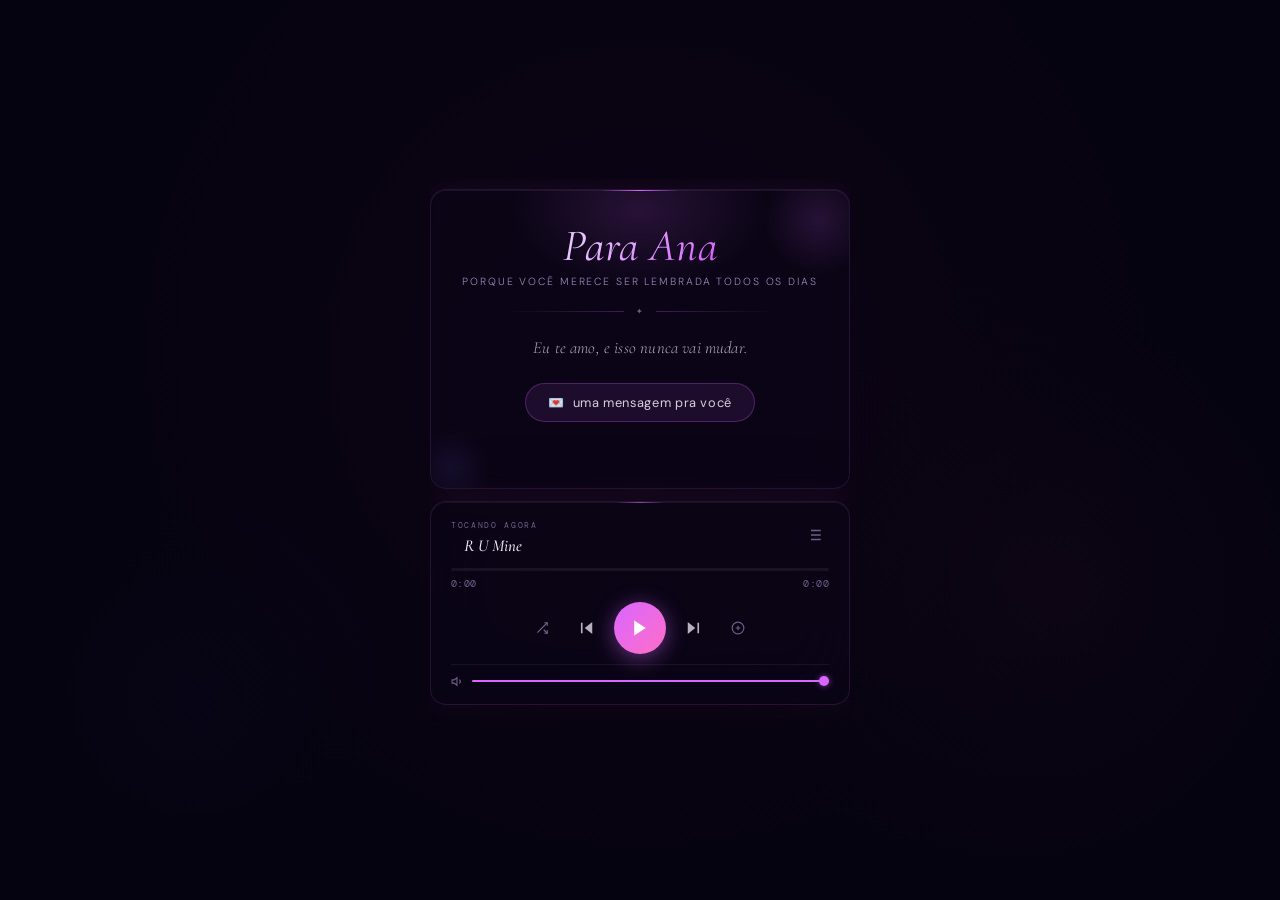
==== commit 3e99eb02: "Pequena Melhoria de visual" ====
--- a/index.html
+++ b/index.html
@@ -6,7 +6,7 @@
 <title>Para Ana 💖</title>
 <link rel="preconnect" href="https://fonts.googleapis.com">
 <link rel="preconnect" href="https://fonts.gstatic.com" crossorigin>
-<link href="https://fonts.googleapis.com/css2?family=Syne:wght@400;500;600;700&family=Inter:wght@300;400;500&display=swap" rel="stylesheet">
+<link href="https://fonts.googleapis.com/css2?family=Cormorant+Garamond:ital,wght@0,300;0,400;0,500;0,600;1,300;1,400&family=DM+Sans:wght@300;400;500&family=DM+Mono:wght@400&display=swap" rel="stylesheet">
 <link rel="stylesheet" href="style.css">
 </head>
 <body>
@@ -19,7 +19,8 @@
     <!-- CARD PRINCIPAL -->
     <div class="card">
       <div class="card-glow"></div>
-      <h1>❤Para Ana❤</h1>
+      <div class="card-ornament"></div>
+      <h1>Para Ana</h1>
       <p class="subtitle">porque você merece ser lembrada todos os dias</p>
       <div class="card-divider"><span>✦</span></div>
       <p class="message-text">Eu te amo, e isso nunca vai mudar.</p>
@@ -46,10 +47,13 @@
       <div class="player-header">
         <div class="now-playing-info">
           <div class="now-playing-label">tocando agora</div>
-          <div id="nomeMusica" class="track-name">🎵 carregando...</div>
+          <div class="track-name-wrapper">
+            <div class="playing-dot" id="playingDot"></div>
+            <div id="nomeMusica" class="track-name">carregando...</div>
+          </div>
         </div>
         <button class="btn-icon-sm" onclick="togglePlaylist()" title="Playlist">
-          <svg width="19" height="19" viewBox="0 0 24 24" fill="none" stroke="currentColor" stroke-width="2">
+          <svg width="18" height="18" viewBox="0 0 24 24" fill="none" stroke="currentColor" stroke-width="1.8">
             <line x1="8" y1="6" x2="21" y2="6"/><line x1="8" y1="12" x2="21" y2="12"/>
             <line x1="8" y1="18" x2="21" y2="18"/><line x1="3" y1="6" x2="3.01" y2="6"/>
             <line x1="3" y1="12" x2="3.01" y2="12"/><line x1="3" y1="18" x2="3.01" y2="18"/>
@@ -68,35 +72,44 @@
 
       <div class="controles">
         <button class="ctrl-btn" onclick="toggleShuffle()" id="shuffleBtn" title="Aleatório">
-          <svg width="15" height="15" viewBox="0 0 24 24" fill="none" stroke="currentColor" stroke-width="2">
+          <svg width="14" height="14" viewBox="0 0 24 24" fill="none" stroke="currentColor" stroke-width="2">
             <polyline points="16 3 21 3 21 8"/><line x1="4" y1="20" x2="21" y2="3"/>
             <polyline points="21 16 21 21 16 21"/><line x1="15" y1="15" x2="21" y2="21"/>
           </svg>
         </button>
-        <button class="ctrl-btn ctrl-main" onclick="voltar()">
-          <svg width="19" height="19" viewBox="0 0 24 24" fill="currentColor">
+        <button class="ctrl-btn ctrl-main" onclick="voltar()" title="Anterior">
+          <svg width="18" height="18" viewBox="0 0 24 24" fill="currentColor">
             <polygon points="19 20 9 12 19 4 19 20"/>
-            <line x1="5" y1="19" x2="5" y2="5" stroke="currentColor" stroke-width="2"/>
+            <line x1="5" y1="19" x2="5" y2="5" stroke="currentColor" stroke-width="2.2"/>
           </svg>
         </button>
-        <button class="ctrl-btn ctrl-play" onclick="playPause()">
-          <svg id="playIcon" width="22" height="22" viewBox="0 0 24 24" fill="currentColor">
+        <button class="ctrl-btn ctrl-play" onclick="playPause()" title="Play/Pause">
+          <svg id="playIcon" width="20" height="20" viewBox="0 0 24 24" fill="currentColor">
             <polygon points="5 3 19 12 5 21 5 3"/>
           </svg>
         </button>
-        <button class="ctrl-btn ctrl-main" onclick="proxima()">
-          <svg width="19" height="19" viewBox="0 0 24 24" fill="currentColor">
+        <button class="ctrl-btn ctrl-main" onclick="proxima()" title="Próxima">
+          <svg width="18" height="18" viewBox="0 0 24 24" fill="currentColor">
             <polygon points="5 4 15 12 5 20 5 4"/>
-            <line x1="19" y1="5" x2="19" y2="19" stroke="currentColor" stroke-width="2"/>
+            <line x1="19" y1="5" x2="19" y2="19" stroke="currentColor" stroke-width="2.2"/>
           </svg>
         </button>
         <button class="ctrl-btn" onclick="abrirModal()" title="Adicionar música">
-          <svg width="15" height="15" viewBox="0 0 24 24" fill="none" stroke="currentColor" stroke-width="2">
+          <svg width="14" height="14" viewBox="0 0 24 24" fill="none" stroke="currentColor" stroke-width="2">
             <circle cx="12" cy="12" r="10"/>
             <line x1="12" y1="8" x2="12" y2="16"/>
             <line x1="8" y1="12" x2="16" y2="12"/>
           </svg>
         </button>
+      </div>
+
+      <!-- Volume -->
+      <div class="volume-area">
+        <svg class="volume-icon" width="13" height="13" viewBox="0 0 24 24" fill="none" stroke="currentColor" stroke-width="2">
+          <polygon points="11 5 6 9 2 9 2 15 6 15 11 19 11 5"/>
+          <path d="M15.54 8.46a5 5 0 0 1 0 7.07"/>
+        </svg>
+        <input type="range" class="volume-slider" id="volumeSlider" min="0" max="1" step="0.02" value="1" oninput="ajustarVolume(this.value)">
       </div>
     </div>
 
@@ -112,7 +125,7 @@
     <div class="sidebar-list" id="sidebarList"></div>
     <div class="sidebar-footer">
       <button class="btn-add" onclick="abrirModal()">
-        <svg width="15" height="15" viewBox="0 0 24 24" fill="none" stroke="currentColor" stroke-width="2">
+        <svg width="14" height="14" viewBox="0 0 24 24" fill="none" stroke="currentColor" stroke-width="2">
           <line x1="12" y1="5" x2="12" y2="19"/><line x1="5" y1="12" x2="19" y2="12"/>
         </svg>
         Adicionar música
@@ -134,7 +147,7 @@
     <div class="tab-content" id="contentUpload">
       <label class="upload-area" id="uploadArea">
         <input type="file" accept=".mp3,audio/*" multiple id="fileInput" onchange="processarArquivos(this.files)">
-        <div style="font-size:2.2rem;">🎵</div>
+        <div style="font-size:2.4rem;">🎵</div>
         <p>Clique ou arraste arquivos MP3</p>
         <small>Vários de uma vez!</small>
       </label>
@@ -160,7 +173,7 @@
       <h3 id="letraModalNome">Letra</h3>
       <button class="btn-fechar" onclick="fecharLetraModal()">✕</button>
     </div>
-    <div style="padding: 0 24px 24px;">
+    <div style="padding: 0 22px 22px;">
       <textarea class="letra-editor" id="letraTextarea" placeholder="Cole ou digite a letra aqui...&#10;&#10;Cada linha vira uma linha que rola na tela 🎵"></textarea>
       <button class="btn-confirmar" onclick="salvarLetra()">Salvar letra</button>
     </div>
@@ -173,4 +186,4 @@
   <audio id="audio"></audio>
   <script src="script.js"></script>
 </body>
-</html>+</html>
--- a/style.css
+++ b/style.css
@@ -1,23 +1,30 @@
 *, *::before, *::after { margin: 0; padding: 0; box-sizing: border-box; }
 
-@import url('https://fonts.googleapis.com/css2?family=Syne:wght@400;500;600;700&family=Inter:wght@300;400;500&display=swap');
+@import url('https://fonts.googleapis.com/css2?family=Cormorant+Garamond:ital,wght@0,300;0,400;0,500;0,600;1,300;1,400&family=DM+Sans:wght@300;400;500&family=DM+Mono:wght@400&display=swap');
 
 :root {
-  --bg: #04000a;
-  --primary: #c84bff;
-  --primary-dim: rgba(200,75,255,0.15);
-  --accent: #ff5fc4;
-  --text: #ede8f5;
-  --muted: #7a6a96;
-  --card: rgba(8,2,18,0.75);
-  --border: rgba(255,255,255,0.07);
-  --border-accent: rgba(200,75,255,0.22);
-  --shadow: 0 4px 40px rgba(0,0,0,0.5);
-  --radius: 10px;
-  --radius-sm: 6px;
-  --font-d: 'Syne', sans-serif;
-  --font-b: 'Inter', sans-serif;
-  --ease: 0.2s cubic-bezier(0.4,0,0.2,1);
+  --bg: #060310;
+  --primary: #d966ff;
+  --primary-glow: rgba(217,102,255,0.18);
+  --primary-dim: rgba(217,102,255,0.10);
+  --accent: #ff6ec7;
+  --accent2: #7b6bff;
+  --text: #f0eaf8;
+  --muted: #6d5f88;
+  --muted2: #9987b8;
+  --card: rgba(10,5,22,0.80);
+  --card-border: rgba(217,102,255,0.14);
+  --border: rgba(255,255,255,0.06);
+  --shadow: 0 8px 60px rgba(0,0,0,0.55);
+  --shadow-glow: 0 0 40px rgba(217,102,255,0.12);
+  --radius: 16px;
+  --radius-sm: 8px;
+  --radius-xs: 5px;
+  --font-d: 'Cormorant Garamond', Georgia, serif;
+  --font-b: 'DM Sans', sans-serif;
+  --font-mono: 'DM Mono', monospace;
+  --ease: 0.22s cubic-bezier(0.4,0,0.2,1);
+  --ease-spring: 0.5s cubic-bezier(0.16,1,0.3,1);
 }
 
 html, body { height: 100%; }
@@ -48,46 +55,49 @@
 }
 .particle {
   position: absolute; bottom: -10px;
-  width: 2px; height: 2px;
+  width: 1.5px; height: 1.5px;
   background: var(--primary); border-radius: 50%;
-  box-shadow: 0 0 6px var(--primary);
+  box-shadow: 0 0 5px var(--primary);
   animation: floatUp var(--dur, 6s) linear forwards;
   opacity: 0;
 }
 @keyframes floatUp {
-  0%   { transform: translateY(0); opacity: 0; }
-  10%  { opacity: 0.6; }
-  90%  { opacity: 0.2; }
-  100% { transform: translateY(-110vh); opacity: 0; }
+  0%   { transform: translateY(0) translateX(0); opacity: 0; }
+  10%  { opacity: 0.5; }
+  50%  { transform: translateY(-55vh) translateX(var(--drift, 0px)); }
+  90%  { opacity: 0.15; }
+  100% { transform: translateY(-110vh) translateX(var(--drift, 0px)); opacity: 0; }
 }
 
 /* CORAÇÕES */
 .heart {
-  position: fixed; font-size: 14px; pointer-events: none; z-index: 10;
-  filter: drop-shadow(0 0 5px #ff4df8);
-  animation: heartRise 4.5s ease-out forwards;
+  position: fixed; font-size: 16px; pointer-events: none; z-index: 10;
+  filter: drop-shadow(0 0 8px rgba(255,110,199,0.9));
+  animation: heartRise 5s cubic-bezier(0.2,0.8,0.4,1) forwards;
 }
 @keyframes heartRise {
-  0%   { transform: translateY(0) rotate(0deg); opacity: 1; }
-  100% { transform: translateY(-95vh) rotate(15deg); opacity: 0; }
+  0%   { transform: translateY(0) rotate(-8deg) scale(0.6); opacity: 0; }
+  15%  { opacity: 1; transform: translateY(-8vh) rotate(4deg) scale(1.1); }
+  85%  { opacity: 0.6; }
+  100% { transform: translateY(-92vh) rotate(-5deg) scale(0.8); opacity: 0; }
 }
 
 /* LAYOUT */
 .main-layout {
   position: relative; z-index: 2;
   display: flex; flex-direction: column;
-  align-items: center; gap: 10px;
-  width: 100%; max-width: 400px;
+  align-items: center; gap: 12px;
+  width: 100%; max-width: 420px;
   max-height: 100vh;
   overflow-y: auto;
-  padding: 8px 0;
+  padding: 10px 0 16px;
   scrollbar-width: none;
 }
 .main-layout::-webkit-scrollbar { display: none; }
 
 @keyframes fadeUp {
-  from { opacity: 0; transform: translateY(16px); }
-  to   { opacity: 1; transform: translateY(0); }
+  from { opacity: 0; transform: translateY(20px) scale(0.98); }
+  to   { opacity: 1; transform: translateY(0) scale(1); }
 }
 
 /* ==============================
@@ -96,103 +106,123 @@
 .card {
   position: relative;
   background: var(--card);
-  border: 1px solid var(--border);
+  border: 1px solid var(--card-border);
   border-radius: var(--radius);
-  padding: 28px 26px 24px;
+  padding: 32px 28px 26px;
   width: 100%; text-align: center;
-  backdrop-filter: blur(24px);
-  box-shadow: var(--shadow);
+  backdrop-filter: blur(32px) saturate(1.4);
+  box-shadow: var(--shadow), var(--shadow-glow), inset 0 1px 0 rgba(255,255,255,0.06);
   overflow: hidden;
-  animation: fadeUp 0.6s cubic-bezier(0.16,1,0.3,1) both;
-}
-
-/* Linha decorativa no topo */
+  animation: fadeUp 0.7s cubic-bezier(0.16,1,0.3,1) both;
+}
+
+/* Linha luminosa no topo */
 .card::before {
   content: '';
   position: absolute;
   top: 0; left: 50%;
   transform: translateX(-50%);
-  width: 60px; height: 1px;
+  width: 80px; height: 1px;
   background: linear-gradient(90deg, transparent, var(--primary), transparent);
-}
-
-/* Canto decorativo */
+  filter: blur(0.5px);
+}
+
+/* Canto decorativo superior direito */
 .card::after {
   content: '';
   position: absolute;
-  top: 0; right: 0;
-  width: 60px; height: 60px;
-  background: radial-gradient(circle at top right, rgba(200,75,255,0.12), transparent 70%);
-  border-radius: 0 var(--radius) 0 0;
+  top: -30px; right: -30px;
+  width: 120px; height: 120px;
+  background: radial-gradient(circle at center, rgba(217,102,255,0.14), transparent 65%);
+  border-radius: 50%;
 }
 
 .card-glow {
-  position: absolute; top: -40px; left: 50%;
+  position: absolute; top: -60px; left: 50%;
   transform: translateX(-50%);
-  width: 180px; height: 120px;
-  background: radial-gradient(ellipse, rgba(200,75,255,0.18) 0%, transparent 70%);
+  width: 260px; height: 160px;
+  background: radial-gradient(ellipse, rgba(217,102,255,0.14) 0%, transparent 70%);
   pointer-events: none;
+}
+
+/* Ornamento canto inferior esquerdo */
+.card-ornament {
+  position: absolute; bottom: -20px; left: -20px;
+  width: 80px; height: 80px;
+  background: radial-gradient(circle, rgba(123,107,255,0.10), transparent 70%);
+  border-radius: 50%; pointer-events: none;
 }
 
 h1 {
   font-family: var(--font-d);
-  font-size: 2.2rem; font-weight: 700; letter-spacing: -0.02em;
-  background: linear-gradient(135deg, #ffffff 0%, #e0b8ff 40%, var(--primary) 100%);
+  font-size: 2.8rem; font-weight: 400; letter-spacing: 0.01em;
+  font-style: italic;
+  background: linear-gradient(135deg, #f8f0ff 0%, #e8c8ff 35%, var(--primary) 70%, var(--accent) 100%);
   -webkit-background-clip: text; -webkit-text-fill-color: transparent;
-  background-clip: text; margin-bottom: 3px; line-height: 1.1;
+  background-clip: text; margin-bottom: 4px; line-height: 1.1;
 }
 
 .subtitle {
-  font-size: 0.68rem; color: var(--muted);
-  letter-spacing: 0.14em; text-transform: uppercase;
-  margin-bottom: 14px; font-weight: 400;
+  font-size: 0.65rem; color: var(--muted2);
+  letter-spacing: 0.18em; text-transform: uppercase;
+  margin-bottom: 18px; font-weight: 300;
 }
 
 /* Divisor decorativo */
 .card-divider {
-  display: flex; align-items: center; gap: 10px;
-  margin: 0 auto 14px; width: 80%;
+  display: flex; align-items: center; gap: 12px;
+  margin: 0 auto 18px; width: 75%;
 }
 .card-divider::before,
 .card-divider::after {
   content: ''; flex: 1; height: 1px;
-  background: linear-gradient(90deg, transparent, var(--border-accent));
+  background: linear-gradient(90deg, transparent, rgba(217,102,255,0.25));
 }
 .card-divider::after {
-  background: linear-gradient(90deg, var(--border-accent), transparent);
+  background: linear-gradient(90deg, rgba(217,102,255,0.25), transparent);
 }
 .card-divider span {
-  font-size: 0.55rem; letter-spacing: 0.2em;
+  font-size: 0.5rem; letter-spacing: 0.24em;
   text-transform: uppercase; color: var(--muted); white-space: nowrap;
 }
 
 .message-text {
-  font-family: var(--font-b); font-size: 0.95rem; font-weight: 300;
-  color: rgba(237,232,245,0.75); line-height: 1.65; margin-bottom: 18px;
-  font-style: italic;
+  font-family: var(--font-d); font-size: 1.05rem; font-weight: 300;
+  color: rgba(240,234,248,0.72); line-height: 1.7; margin-bottom: 20px;
+  font-style: italic; letter-spacing: 0.01em;
 }
 
 .btn-love {
-  display: inline-flex; align-items: center; gap: 7px;
-  padding: 9px 20px; border: none; border-radius: var(--radius-sm);
-  background: rgba(200,75,255,0.08);
-  border: 1px solid var(--border-accent);
-  color: var(--text); font-family: var(--font-b);
+  display: inline-flex; align-items: center; gap: 8px;
+  padding: 10px 22px; border: none; border-radius: 40px;
+  background: rgba(217,102,255,0.09);
+  border: 1px solid rgba(217,102,255,0.25);
+  color: rgba(240,234,248,0.88); font-family: var(--font-b);
   font-size: 0.8rem; font-weight: 400;
-  letter-spacing: 0.04em;
-  cursor: pointer; transition: var(--ease);
-}
+  letter-spacing: 0.05em;
+  cursor: pointer; transition: all var(--ease);
+  position: relative; overflow: hidden;
+}
+.btn-love::before {
+  content: '';
+  position: absolute; inset: 0;
+  background: linear-gradient(135deg, rgba(217,102,255,0.1), rgba(255,110,199,0.06));
+  opacity: 0; transition: opacity var(--ease);
+}
+.btn-love:hover::before { opacity: 1; }
 .btn-love:hover {
-  background: rgba(200,75,255,0.16);
-  border-color: rgba(200,75,255,0.4);
-}
-.btn-love:active { transform: scale(0.98); }
+  border-color: rgba(217,102,255,0.45);
+  transform: translateY(-1px);
+  box-shadow: 0 4px 20px rgba(217,102,255,0.18);
+}
+.btn-love:active { transform: scale(0.97); }
 
 .mensagem-extra {
-  font-family: var(--font-b); font-style: italic; font-size: 0.9rem;
+  font-family: var(--font-d); font-style: italic; font-size: 1rem;
   font-weight: 300;
-  color: rgba(237,232,245,0.65); margin-top: 14px; min-height: 22px;
-  line-height: 1.6; transition: opacity 0.35s ease;
+  color: rgba(240,234,248,0.62); margin-top: 16px; min-height: 24px;
+  line-height: 1.65; transition: opacity 0.4s ease;
+  letter-spacing: 0.01em;
 }
 
 /* ==============================
@@ -201,50 +231,52 @@
 .letra-box {
   width: 100%;
   background: var(--card);
-  border: 1px solid var(--border);
+  border: 1px solid var(--card-border);
   border-radius: var(--radius);
-  backdrop-filter: blur(24px);
+  backdrop-filter: blur(32px);
   box-shadow: var(--shadow);
   overflow: hidden;
-  animation: fadeUp 0.6s cubic-bezier(0.16,1,0.3,1) 0.05s both;
+  animation: fadeUp 0.7s cubic-bezier(0.16,1,0.3,1) 0.05s both;
 }
 
 .letra-box-header {
   display: flex; align-items: center; justify-content: space-between;
-  padding: 10px 16px 9px;
+  padding: 11px 18px 10px;
   border-bottom: 1px solid var(--border);
 }
 .letra-box-label {
-  font-size: 0.6rem; letter-spacing: 0.16em;
+  font-size: 0.55rem; letter-spacing: 0.2em;
   text-transform: uppercase; color: var(--muted);
+  font-family: var(--font-mono);
 }
 .letra-box-nome {
-  font-family: var(--font-d); font-weight: 600;
-  font-size: 0.82rem; color: var(--text);
+  font-family: var(--font-d); font-weight: 500;
+  font-style: italic; font-size: 0.9rem; color: var(--text);
   white-space: nowrap; overflow: hidden;
-  text-overflow: ellipsis; max-width: 200px;
+  text-overflow: ellipsis; max-width: 220px;
 }
 
 .letra-scroll-container {
   height: 120px; overflow: hidden; position: relative;
-  -webkit-mask-image: linear-gradient(to bottom, transparent 0%, black 18%, black 82%, transparent 100%);
-  mask-image: linear-gradient(to bottom, transparent 0%, black 18%, black 82%, transparent 100%);
+  -webkit-mask-image: linear-gradient(to bottom, transparent 0%, black 22%, black 78%, transparent 100%);
+  mask-image: linear-gradient(to bottom, transparent 0%, black 22%, black 78%, transparent 100%);
 }
 
 .letra-scroll-inner {
   display: flex; flex-direction: column; gap: 0;
-  padding: 60px 18px 60px; will-change: transform;
+  padding: 60px 20px 60px; will-change: transform;
 }
 
 .letra-linha {
-  font-family: var(--font-b); font-size: 0.9rem; font-weight: 300;
-  line-height: 1.85; color: rgba(237,232,245,0.35);
-  text-align: center; transition: color 0.5s ease, transform 0.5s ease;
-  white-space: pre-wrap; min-height: 1.85em;
+  font-family: var(--font-d); font-size: 0.95rem; font-weight: 300;
+  font-style: italic; line-height: 1.9; color: rgba(240,234,248,0.28);
+  text-align: center; transition: color 0.6s ease, transform 0.5s ease, letter-spacing 0.5s ease;
+  white-space: pre-wrap; min-height: 1.9em;
 }
 .letra-linha.ativa {
-  color: rgba(237,232,245,0.9);
+  color: rgba(240,234,248,0.92);
   transform: scale(1.02);
+  letter-spacing: 0.01em;
 }
 
 /* ==============================
@@ -253,160 +285,208 @@
 .player-card {
   width: 100%;
   background: var(--card);
-  border: 1px solid var(--border);
+  border: 1px solid var(--card-border);
   border-radius: var(--radius);
-  padding: 16px 18px 14px;
-  backdrop-filter: blur(24px);
-  box-shadow: var(--shadow);
-  animation: fadeUp 0.6s cubic-bezier(0.16,1,0.3,1) 0.1s both;
+  padding: 18px 20px 16px;
+  backdrop-filter: blur(32px) saturate(1.4);
+  box-shadow: var(--shadow), var(--shadow-glow), inset 0 1px 0 rgba(255,255,255,0.05);
+  animation: fadeUp 0.7s cubic-bezier(0.16,1,0.3,1) 0.1s both;
   position: relative; overflow: hidden;
 }
 
-/* Linha no topo do player igual ao card */
+/* Linha no topo do player */
 .player-card::before {
   content: '';
   position: absolute;
   top: 0; left: 50%;
   transform: translateX(-50%);
-  width: 40px; height: 1px;
-  background: linear-gradient(90deg, transparent, rgba(200,75,255,0.5), transparent);
+  width: 50px; height: 1px;
+  background: linear-gradient(90deg, transparent, rgba(217,102,255,0.6), transparent);
 }
 
 .player-header {
   display: flex; align-items: flex-start;
-  justify-content: space-between; margin-bottom: 10px;
-}
+  justify-content: space-between; margin-bottom: 12px;
+  gap: 8px;
+}
+.now-playing-info { flex: 1; min-width: 0; }
 .now-playing-label {
-  font-size: 0.58rem; letter-spacing: 0.16em;
-  text-transform: uppercase; color: var(--muted); margin-bottom: 3px;
+  font-size: 0.52rem; letter-spacing: 0.2em;
+  text-transform: uppercase; color: var(--muted); margin-bottom: 4px;
+  font-family: var(--font-mono);
 }
 .track-name {
-  font-family: var(--font-d); font-size: 0.95rem; font-weight: 600;
-  color: var(--text); white-space: nowrap;
-  overflow: hidden; text-overflow: ellipsis; max-width: 240px;
+  font-family: var(--font-d); font-size: 1.05rem; font-weight: 500;
+  font-style: italic; color: var(--text); white-space: nowrap;
+  overflow: hidden; text-overflow: ellipsis; max-width: 270px;
+}
+
+/* Indicador de playing pulsante */
+.track-name-wrapper {
+  display: flex; align-items: center; gap: 8px;
+}
+.playing-dot {
+  width: 5px; height: 5px; border-radius: 50%;
+  background: var(--primary); flex-shrink: 0;
+  box-shadow: 0 0 8px var(--primary);
+  animation: dotPulse 1.6s ease-in-out infinite;
+  opacity: 0;
+}
+.playing-dot.visible { opacity: 1; }
+@keyframes dotPulse {
+  0%, 100% { transform: scale(1); opacity: 0.6; }
+  50% { transform: scale(1.5); opacity: 1; }
 }
 
 .progress-container {
-  width: 100%; height: 2px;
+  width: 100%; height: 3px;
   background: rgba(255,255,255,0.06);
-  border-radius: 2px; cursor: pointer;
-  position: relative; margin: 8px 0 5px;
-  transition: height 0.15s;
-}
-.progress-container:hover { height: 4px; }
+  border-radius: 3px; cursor: pointer;
+  position: relative; margin: 8px 0 6px;
+  transition: height var(--ease);
+}
+.progress-container:hover { height: 5px; }
 .progress-bar {
   height: 100%; width: 0%;
-  background: linear-gradient(90deg, var(--primary), var(--accent));
-  border-radius: 2px; transition: width 0.1s linear;
+  background: linear-gradient(90deg, var(--accent2), var(--primary), var(--accent));
+  border-radius: 3px; transition: width 0.1s linear;
+  box-shadow: 0 0 8px rgba(217,102,255,0.35);
 }
 .progress-thumb {
   position: absolute; top: 50%; left: 0%;
   transform: translate(-50%, -50%) scale(0);
-  width: 10px; height: 10px; border-radius: 50%;
+  width: 11px; height: 11px; border-radius: 50%;
   background: white;
-  box-shadow: 0 0 8px rgba(200,75,255,0.9);
-  transition: transform 0.15s ease, left 0.1s linear;
+  box-shadow: 0 0 10px rgba(217,102,255,1), 0 0 3px rgba(217,102,255,0.8);
+  transition: transform var(--ease), left 0.1s linear;
   pointer-events: none;
 }
 .progress-container:hover .progress-thumb { transform: translate(-50%,-50%) scale(1); }
 
 .tempo {
   display: flex; justify-content: space-between;
-  font-size: 0.63rem; color: var(--muted); margin-bottom: 10px;
-  font-variant-numeric: tabular-nums;
+  font-size: 0.6rem; color: var(--muted); margin-bottom: 12px;
+  font-family: var(--font-mono); letter-spacing: 0.05em;
 }
 
 .controles {
   display: flex; align-items: center;
-  justify-content: center; gap: 6px;
+  justify-content: center; gap: 8px;
 }
 .ctrl-btn {
   display: flex; align-items: center; justify-content: center;
-  width: 34px; height: 34px; border-radius: var(--radius-sm);
+  width: 36px; height: 36px; border-radius: 50%;
   border: none; background: transparent; color: var(--muted);
-  cursor: pointer; transition: var(--ease);
-}
-.ctrl-btn:hover { color: var(--text); background: rgba(255,255,255,0.05); }
+  cursor: pointer; transition: all var(--ease);
+}
+.ctrl-btn:hover { color: var(--text); background: rgba(255,255,255,0.06); }
 .ctrl-btn.active { color: var(--primary); }
-.ctrl-main { width: 36px; height: 36px; color: rgba(237,232,245,0.8); }
+.ctrl-main { width: 38px; height: 38px; color: rgba(240,234,248,0.75); }
 .ctrl-play {
-  width: 46px; height: 46px; border-radius: var(--radius-sm);
+  width: 52px; height: 52px; border-radius: 50% !important;
   background: linear-gradient(135deg, var(--primary), var(--accent)) !important;
   color: white !important;
-  box-shadow: 0 0 18px rgba(200,75,255,0.4);
-}
-.ctrl-play:hover { transform: scale(1.05); box-shadow: 0 0 26px rgba(200,75,255,0.6); }
+  box-shadow: 0 4px 22px rgba(217,102,255,0.45), 0 0 0 0 rgba(217,102,255,0.3);
+  transition: all var(--ease) !important;
+}
+.ctrl-play:hover {
+  transform: scale(1.07);
+  box-shadow: 0 6px 30px rgba(217,102,255,0.6), 0 0 0 6px rgba(217,102,255,0.1);
+}
+.ctrl-play:active { transform: scale(0.96); }
 
 .btn-icon-sm {
   background: none; border: none; color: var(--muted);
-  cursor: pointer; padding: 5px; border-radius: var(--radius-sm);
-  display: flex; align-items: center; transition: var(--ease);
-}
-.btn-icon-sm:hover { color: var(--text); background: rgba(255,255,255,0.05); }
+  cursor: pointer; padding: 6px; border-radius: 50%;
+  display: flex; align-items: center; transition: all var(--ease);
+}
+.btn-icon-sm:hover { color: var(--text); background: rgba(255,255,255,0.06); }
+
+/* Volume control opcional */
+.volume-area {
+  display: flex; align-items: center; gap: 8px;
+  margin-top: 10px; padding-top: 10px;
+  border-top: 1px solid var(--border);
+}
+.volume-icon { color: var(--muted); flex-shrink: 0; }
+.volume-slider {
+  flex: 1; -webkit-appearance: none;
+  height: 2px; border-radius: 2px;
+  background: rgba(255,255,255,0.08);
+  outline: none; cursor: pointer;
+}
+.volume-slider::-webkit-slider-thumb {
+  -webkit-appearance: none;
+  width: 10px; height: 10px; border-radius: 50%;
+  background: var(--primary);
+  box-shadow: 0 0 6px rgba(217,102,255,0.6);
+  cursor: pointer;
+}
 
 /* ==============================
    SIDEBAR PLAYLIST
 ============================== */
 .overlay {
   position: fixed; inset: 0;
-  background: rgba(0,0,0,0.6);
+  background: rgba(0,0,0,0.65);
   z-index: 50; opacity: 0; pointer-events: none;
-  transition: opacity 0.25s ease; backdrop-filter: blur(6px);
+  transition: opacity 0.3s ease; backdrop-filter: blur(8px);
 }
 .overlay.show { opacity: 1; pointer-events: all; }
 
 .sidebar {
   position: fixed; top: 0; right: 0; height: 100%;
-  width: min(360px, 90vw);
-  background: rgba(6,1,14,0.98);
-  border-left: 1px solid var(--border);
+  width: min(380px, 90vw);
+  background: rgba(8,3,18,0.99);
+  border-left: 1px solid var(--card-border);
   z-index: 51; display: flex; flex-direction: column;
   transform: translateX(100%);
-  transition: transform 0.3s cubic-bezier(0.16,1,0.3,1);
-  backdrop-filter: blur(24px);
+  transition: transform 0.35s cubic-bezier(0.16,1,0.3,1);
+  backdrop-filter: blur(32px);
 }
 .sidebar.open { transform: translateX(0); }
 
 .sidebar-header {
   display: flex; align-items: center;
   justify-content: space-between;
-  padding: 20px 18px 14px;
+  padding: 22px 20px 16px;
   border-bottom: 1px solid var(--border); flex-shrink: 0;
 }
 .sidebar-header h2 {
-  font-family: var(--font-d); font-size: 1.1rem;
-  font-weight: 700; letter-spacing: -0.01em;
+  font-family: var(--font-d); font-size: 1.3rem;
+  font-weight: 400; font-style: italic; letter-spacing: 0.01em;
 }
 
 .sidebar-list {
-  flex: 1; overflow-y: auto; padding: 6px 0;
+  flex: 1; overflow-y: auto; padding: 8px 0;
   scrollbar-width: thin;
-  scrollbar-color: rgba(200,75,255,0.15) transparent;
+  scrollbar-color: rgba(217,102,255,0.12) transparent;
 }
 
 .pl-item {
-  display: flex; align-items: center; gap: 10px;
-  padding: 8px 16px; cursor: pointer; transition: background 0.15s;
+  display: flex; align-items: center; gap: 12px;
+  padding: 9px 18px; cursor: pointer; transition: background 0.15s;
+  border-radius: 0;
 }
 .pl-item:hover { background: rgba(255,255,255,0.03); }
-.pl-item.active { background: rgba(200,75,255,0.08); }
+.pl-item.active { background: rgba(217,102,255,0.07); }
 .pl-item.active .pl-nome { color: var(--primary); }
 
 .pl-num {
-  font-size: 0.68rem; color: var(--muted);
+  font-size: 0.65rem; color: var(--muted);
   width: 18px; text-align: center; flex-shrink: 0;
-  font-variant-numeric: tabular-nums;
+  font-family: var(--font-mono);
 }
 .pl-playing { width: 18px; text-align: center; flex-shrink: 0; }
-.pl-playing svg { animation: barsAnim 0.9s ease infinite alternate; }
+.pl-playing svg { animation: barsAnim 0.85s ease infinite alternate; }
 @keyframes barsAnim {
-  from { opacity: 0.4; transform: scaleY(0.6); }
+  from { opacity: 0.35; transform: scaleY(0.5); }
   to   { opacity: 1;   transform: scaleY(1); }
 }
 
 .pl-nome {
-  flex: 1; font-size: 0.84rem; font-weight: 400;
-  color: rgba(237,232,245,0.8);
+  flex: 1; font-size: 0.85rem; font-weight: 400;
+  color: rgba(240,234,248,0.78);
   white-space: nowrap; overflow: hidden; text-overflow: ellipsis;
 }
 
@@ -416,161 +496,182 @@
 .pl-btn {
   background: none; border: none; color: var(--muted);
   cursor: pointer; padding: 4px 5px; border-radius: 4px;
-  display: flex; align-items: center; transition: var(--ease);
+  display: flex; align-items: center; transition: all var(--ease);
 }
 .pl-btn:hover { color: var(--text); background: rgba(255,255,255,0.06); }
-.pl-btn.del:hover { color: #ff5555; }
+.pl-btn.del:hover { color: #ff6b6b; }
 .pl-btn.has-letra svg { stroke: var(--primary); }
 
 .sidebar-footer {
-  padding: 12px 16px;
+  padding: 14px 18px;
   border-top: 1px solid var(--border); flex-shrink: 0;
 }
 .btn-add {
-  display: flex; align-items: center; gap: 8px;
-  width: 100%; padding: 9px 14px;
+  display: flex; align-items: center; gap: 9px;
+  width: 100%; padding: 10px 16px;
   background: rgba(255,255,255,0.03);
   border: 1px solid var(--border);
-  border-radius: var(--radius-sm); color: rgba(237,232,245,0.7);
+  border-radius: var(--radius-sm); color: rgba(240,234,248,0.65);
   font-family: var(--font-b); font-size: 0.82rem; font-weight: 400;
-  cursor: pointer; transition: var(--ease);
-}
-.btn-add:hover { background: rgba(200,75,255,0.08); border-color: var(--border-accent); color: var(--text); }
+  cursor: pointer; transition: all var(--ease);
+}
+.btn-add:hover {
+  background: rgba(217,102,255,0.08);
+  border-color: rgba(217,102,255,0.25);
+  color: var(--text);
+}
 
 /* ==============================
    MODAL
 ============================== */
 .modal {
   position: fixed; top: 50%; left: 50%;
-  transform: translate(-50%,-50%) scale(0.96);
-  width: min(400px, 92vw);
-  background: rgba(6,1,14,0.98);
-  border: 1px solid var(--border);
+  transform: translate(-50%,-50%) scale(0.95);
+  width: min(420px, 93vw);
+  background: rgba(8,3,18,0.98);
+  border: 1px solid var(--card-border);
   border-radius: var(--radius);
   z-index: 101; opacity: 0; pointer-events: none;
-  transition: all 0.22s cubic-bezier(0.16,1,0.3,1);
-  overflow: hidden; backdrop-filter: blur(24px);
-  box-shadow: 0 20px 70px rgba(0,0,0,0.7), 0 0 30px rgba(200,75,255,0.08);
+  transition: all 0.25s cubic-bezier(0.16,1,0.3,1);
+  overflow: hidden; backdrop-filter: blur(32px);
+  box-shadow: 0 24px 80px rgba(0,0,0,0.75), 0 0 40px rgba(217,102,255,0.1);
 }
 .modal.show { opacity: 1; pointer-events: all; transform: translate(-50%,-50%) scale(1); }
 
 .modal-header {
   display: flex; align-items: center;
   justify-content: space-between;
-  padding: 16px 20px 13px;
+  padding: 18px 22px 14px;
   border-bottom: 1px solid var(--border);
 }
 .modal-header h3 {
-  font-family: var(--font-d); font-size: 1rem;
-  font-weight: 700; letter-spacing: -0.01em;
+  font-family: var(--font-d); font-size: 1.15rem;
+  font-weight: 400; font-style: italic; letter-spacing: 0.01em;
 }
 
 .btn-fechar {
   background: none; border: none; color: var(--muted);
-  font-size: 0.9rem; cursor: pointer; padding: 4px 7px;
-  border-radius: 4px; transition: var(--ease);
-}
-.btn-fechar:hover { color: var(--text); background: rgba(255,255,255,0.05); }
+  font-size: 0.85rem; cursor: pointer; padding: 4px 8px;
+  border-radius: 50%; transition: all var(--ease);
+  width: 28px; height: 28px; display: flex; align-items: center; justify-content: center;
+}
+.btn-fechar:hover { color: var(--text); background: rgba(255,255,255,0.06); }
 
 .modal-tabs { display: flex; border-bottom: 1px solid var(--border); }
 .tab-btn {
-  flex: 1; padding: 10px; background: none; border: none;
+  flex: 1; padding: 11px; background: none; border: none;
   color: var(--muted); font-family: var(--font-b); font-size: 0.8rem;
-  cursor: pointer; transition: var(--ease); font-weight: 400;
-  border-bottom: 1px solid transparent; position: relative; bottom: -1px;
+  cursor: pointer; transition: all var(--ease); font-weight: 400;
+  border-bottom: 1.5px solid transparent; position: relative; bottom: -1px;
+  letter-spacing: 0.03em;
 }
 .tab-btn.active { color: var(--text); border-bottom-color: var(--primary); }
 
-.tab-content { padding: 18px 20px 20px; }
+.tab-content { padding: 20px 22px 22px; }
 .tab-content.hidden { display: none; }
 
 .upload-area {
   display: flex; flex-direction: column;
-  align-items: center; justify-content: center; gap: 8px;
-  padding: 26px 20px;
+  align-items: center; justify-content: center; gap: 10px;
+  padding: 28px 22px;
   border: 1px dashed rgba(255,255,255,0.1);
   border-radius: var(--radius-sm); cursor: pointer;
-  transition: var(--ease); text-align: center;
-}
-.upload-area:hover { border-color: rgba(200,75,255,0.35); background: rgba(200,75,255,0.04); }
+  transition: all var(--ease); text-align: center;
+}
+.upload-area:hover {
+  border-color: rgba(217,102,255,0.35);
+  background: rgba(217,102,255,0.04);
+}
 .upload-area input { display: none; }
-.upload-area p { font-size: 0.84rem; color: rgba(237,232,245,0.7); }
+.upload-area p { font-size: 0.85rem; color: rgba(240,234,248,0.68); }
 .upload-area small { font-size: 0.72rem; color: var(--muted); }
 
-.input-group { margin-bottom: 13px; }
+.input-group { margin-bottom: 14px; }
 .input-group label {
-  display: block; font-size: 0.68rem;
-  letter-spacing: 0.1em; text-transform: uppercase;
-  color: var(--muted); margin-bottom: 5px; font-weight: 500;
+  display: block; font-size: 0.6rem;
+  letter-spacing: 0.14em; text-transform: uppercase;
+  color: var(--muted); margin-bottom: 6px; font-weight: 500;
+  font-family: var(--font-mono);
 }
 .inp {
-  width: 100%; padding: 8px 12px;
+  width: 100%; padding: 9px 13px;
   background: rgba(255,255,255,0.03);
   border: 1px solid var(--border);
   border-radius: var(--radius-sm);
   color: var(--text); font-family: var(--font-b);
-  font-size: 0.84rem; outline: none; transition: var(--ease);
-}
-.inp:focus { border-color: rgba(200,75,255,0.4); }
+  font-size: 0.84rem; outline: none; transition: all var(--ease);
+}
+.inp:focus { border-color: rgba(217,102,255,0.38); box-shadow: 0 0 0 3px rgba(217,102,255,0.07); }
 .inp::placeholder { color: var(--muted); opacity: 0.5; }
-.hint { font-size: 0.68rem; color: var(--muted); margin-top: 4px; display: block; }
+.hint { font-size: 0.65rem; color: var(--muted); margin-top: 5px; display: block; }
 
 .btn-confirmar {
-  width: 100%; padding: 10px; margin-top: 4px;
-  background: linear-gradient(135deg, var(--primary), var(--accent));
+  width: 100%; padding: 11px; margin-top: 4px;
+  background: linear-gradient(135deg, rgba(217,102,255,0.9), rgba(255,110,199,0.9));
   border: none; border-radius: var(--radius-sm);
   color: white; font-family: var(--font-b); font-size: 0.84rem;
-  cursor: pointer; transition: var(--ease); font-weight: 500;
-  letter-spacing: 0.02em;
-}
-.btn-confirmar:hover { opacity: 0.85; transform: translateY(-1px); }
+  cursor: pointer; transition: all var(--ease); font-weight: 500;
+  letter-spacing: 0.03em; box-shadow: 0 4px 20px rgba(217,102,255,0.3);
+}
+.btn-confirmar:hover {
+  opacity: 0.9; transform: translateY(-1px);
+  box-shadow: 0 6px 28px rgba(217,102,255,0.45);
+}
 
 /* EDITOR DE LETRA */
 .letra-editor {
-  width: 100%; min-height: 240px;
+  width: 100%; min-height: 250px;
   background: rgba(255,255,255,0.02);
   border: 1px solid var(--border);
   border-radius: var(--radius-sm);
-  color: var(--text); font-family: var(--font-b);
-  font-size: 0.88rem; font-weight: 300; line-height: 1.8;
-  padding: 11px 13px; resize: vertical;
-  outline: none; margin-bottom: 13px;
-  transition: border-color 0.2s;
-}
-.letra-editor:focus { border-color: rgba(200,75,255,0.35); }
+  color: var(--text); font-family: var(--font-d);
+  font-size: 0.95rem; font-weight: 300; font-style: italic; line-height: 1.85;
+  padding: 13px 15px; resize: vertical;
+  outline: none; margin-bottom: 14px;
+  transition: all 0.2s;
+}
+.letra-editor:focus {
+  border-color: rgba(217,102,255,0.32);
+  box-shadow: 0 0 0 3px rgba(217,102,255,0.07);
+}
 
 /* TOAST */
 .toast {
-  position: fixed; bottom: 22px; left: 50%;
-  transform: translateX(-50%) translateY(14px);
-  background: rgba(6,1,14,0.97);
-  border: 1px solid var(--border);
-  color: rgba(237,232,245,0.8); padding: 9px 20px;
-  border-radius: var(--radius-sm); font-size: 0.8rem;
+  position: fixed; bottom: 24px; left: 50%;
+  transform: translateX(-50%) translateY(16px);
+  background: rgba(10,5,22,0.97);
+  border: 1px solid var(--card-border);
+  color: rgba(240,234,248,0.85); padding: 9px 22px;
+  border-radius: 40px; font-size: 0.78rem;
   z-index: 200; opacity: 0; pointer-events: none;
-  transition: all 0.25s cubic-bezier(0.16,1,0.3,1);
-  backdrop-filter: blur(12px); white-space: nowrap;
-  letter-spacing: 0.02em;
+  transition: all 0.28s cubic-bezier(0.16,1,0.3,1);
+  backdrop-filter: blur(16px); white-space: nowrap;
+  letter-spacing: 0.04em;
+  box-shadow: 0 4px 24px rgba(0,0,0,0.4), 0 0 20px rgba(217,102,255,0.08);
 }
 .toast.show { opacity: 1; transform: translateX(-50%) translateY(0); }
 
 /* VISUALIZADOR */
 #waveCanvas {
   position: fixed; bottom: 0; left: 0;
-  width: 100%; height: 160px;
+  width: 100%; height: 180px;
   z-index: 1; pointer-events: none;
-  opacity: 0; transition: opacity 1s ease;
+  opacity: 0; transition: opacity 1.2s ease;
 }
 #waveCanvas.ativo { opacity: 1; }
 
 /* SCROLLBAR */
 ::-webkit-scrollbar { width: 3px; }
 ::-webkit-scrollbar-track { background: transparent; }
-::-webkit-scrollbar-thumb { background: rgba(200,75,255,0.12); border-radius: 10px; }
+::-webkit-scrollbar-thumb { background: rgba(217,102,255,0.1); border-radius: 10px; }
+
+/* Seleção de texto */
+::selection { background: rgba(217,102,255,0.25); }
 
 @media (max-width: 480px) {
   body { padding: 12px 10px; }
-  .card { padding: 22px 18px 18px; }
-  h1 { font-size: 1.9rem; }
-  .track-name { max-width: 190px; }
-}+  .card { padding: 24px 20px 20px; }
+  h1 { font-size: 2.3rem; }
+  .track-name { max-width: 200px; }
+  .main-layout { gap: 10px; }
+}
